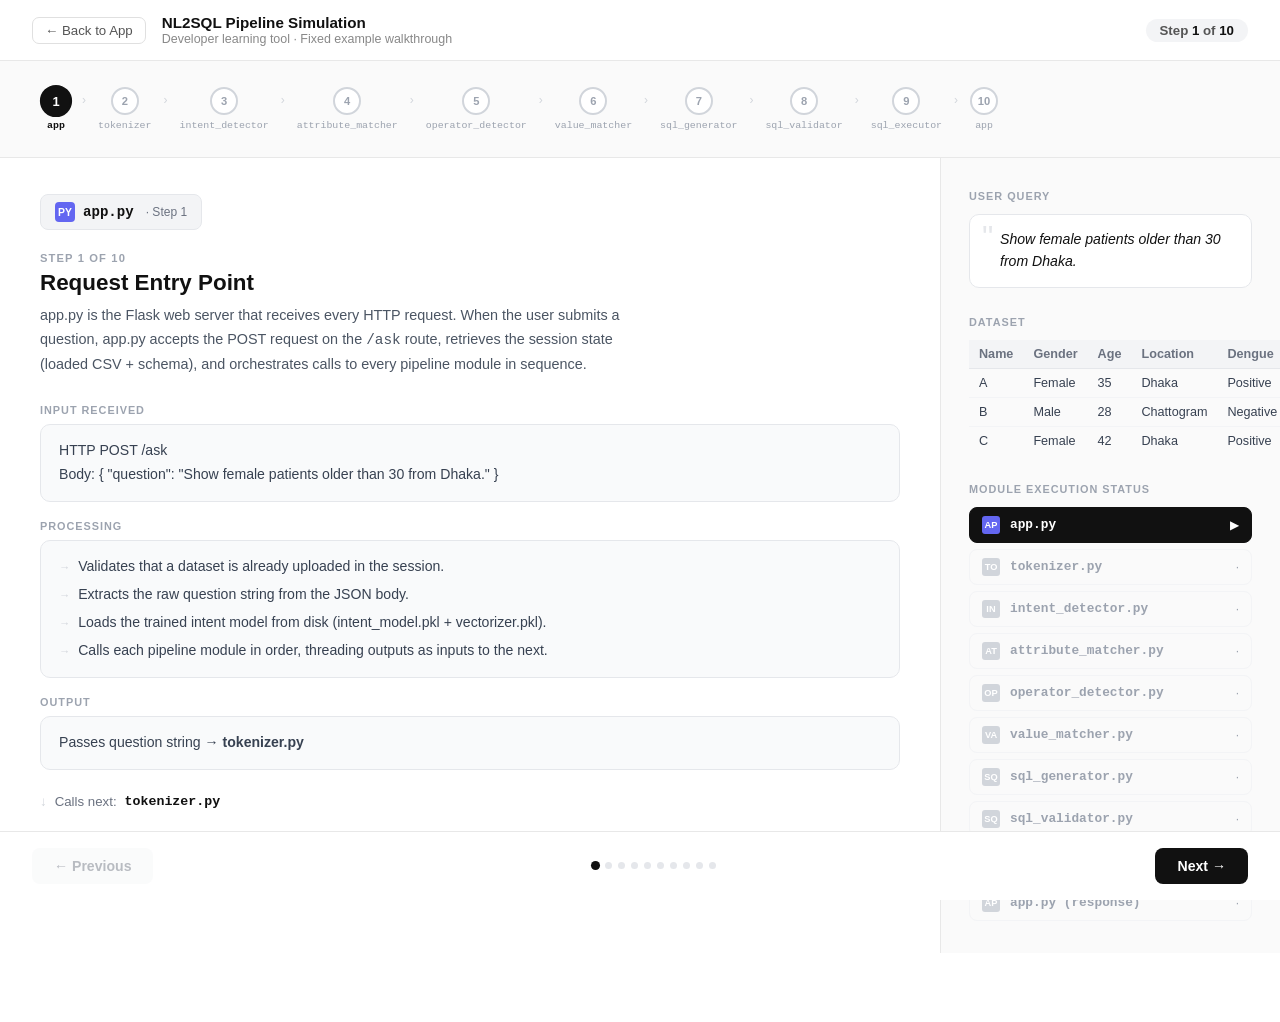
==== simulation.html @ 5c577f60 "Initial commit" ====
<!DOCTYPE html>
<html lang="en">
<head>
  <meta charset="UTF-8" />
  <meta name="viewport" content="width=device-width, initial-scale=1.0" />
  <title>NL2SQL Pipeline — Step-by-Step Simulation</title>
  <style>
    *, *::before, *::after { box-sizing: border-box; margin: 0; padding: 0; }

    body {
      font-family: -apple-system, BlinkMacSystemFont, "Segoe UI", Roboto, sans-serif;
      background: #fff;
      color: #1a1a1a;
      min-height: 100vh;
    }

    /* ─── Top bar ─── */
    .topbar {
      display: flex;
      align-items: center;
      justify-content: space-between;
      padding: 14px 32px;
      border-bottom: 1px solid #e8e8e8;
      background: #fff;
      position: sticky;
      top: 0;
      z-index: 50;
    }
    .topbar-left { display: flex; align-items: center; gap: 16px; }
    .back-btn {
      display: inline-flex; align-items: center; gap: 6px;
      font-size: 0.83rem; font-weight: 500; color: #555;
      text-decoration: none;
      border: 1px solid #e0e0e0; border-radius: 7px;
      padding: 5px 12px;
      transition: background 0.15s, color 0.15s;
    }
    .back-btn:hover { background: #f5f5f5; color: #111; }
    .page-title { font-size: 0.95rem; font-weight: 700; color: #111; }
    .page-sub   { font-size: 0.78rem; color: #888; margin-top: 1px; }
    .step-counter {
      font-size: 0.83rem; font-weight: 600;
      color: #555; background: #f3f4f6;
      border-radius: 20px; padding: 4px 14px;
    }
    .step-counter span { color: #111; }

    /* ─── Pipeline map ─── */
    .pipeline-map {
      display: flex;
      align-items: center;
      gap: 0;
      padding: 20px 32px;
      overflow-x: auto;
      border-bottom: 1px solid #e8e8e8;
      background: #fafafa;
      scrollbar-width: thin;
    }
    .map-node {
      display: flex;
      flex-direction: column;
      align-items: center;
      gap: 5px;
      flex-shrink: 0;
      cursor: pointer;
      padding: 6px 10px;
      border-radius: 8px;
      transition: background 0.15s;
    }
    .map-node:hover { background: #efefef; }
    .map-dot {
      width: 28px; height: 28px;
      border-radius: 50%;
      border: 2px solid #d1d5db;
      background: #fff;
      display: flex; align-items: center; justify-content: center;
      font-size: 0.7rem; font-weight: 700;
      color: #9ca3af;
      transition: all 0.25s;
      flex-shrink: 0;
    }
    .map-node.active .map-dot {
      background: #111; border-color: #111;
      color: #fff; transform: scale(1.15);
    }
    .map-node.done .map-dot {
      background: #22c55e; border-color: #22c55e; color: #fff;
    }
    .map-label {
      font-size: 0.62rem; color: #9ca3af;
      font-family: "SFMono-Regular", Consolas, monospace;
      white-space: nowrap;
      transition: color 0.25s;
    }
    .map-node.active .map-label { color: #111; font-weight: 700; }
    .map-node.done  .map-label  { color: #22c55e; }
    .map-arrow {
      color: #d1d5db; font-size: 0.75rem;
      flex-shrink: 0; padding: 0 2px;
      padding-bottom: 18px;
    }
    .map-arrow.done { color: #22c55e; }

    /* ─── Main layout ─── */
    .main {
      display: grid;
      grid-template-columns: 1fr 340px;
      min-height: calc(100vh - 180px);
    }
    @media (max-width: 860px) {
      .main { grid-template-columns: 1fr; }
      .sidebar { border-left: none; border-top: 1px solid #e8e8e8; }
    }

    /* ─── Step content ─── */
    .step-content {
      padding: 36px 40px;
      min-width: 0;
    }
    @media (max-width: 600px) { .step-content { padding: 24px 20px; } }

    /* ─── Step transition ─── */
    .step-panel {
      animation: fadeSlide 0.3s ease both;
    }
    @keyframes fadeSlide {
      from { opacity: 0; transform: translateY(10px); }
      to   { opacity: 1; transform: translateY(0); }
    }

    /* File badge */
    .file-badge {
      display: inline-flex; align-items: center; gap: 8px;
      background: #f3f4f6; border: 1px solid #e5e7eb;
      border-radius: 8px; padding: 7px 14px;
      margin-bottom: 22px;
    }
    .file-icon {
      width: 20px; height: 20px; border-radius: 4px;
      display: flex; align-items: center; justify-content: center;
      font-size: 0.65rem; font-weight: 800; color: #fff;
      flex-shrink: 0;
    }
    .file-name {
      font-family: "SFMono-Regular", Consolas, monospace;
      font-size: 0.88rem; font-weight: 700; color: #111;
    }
    .file-role {
      font-size: 0.75rem; color: #6b7280; margin-left: 4px;
    }

    /* Step heading */
    .step-num {
      font-size: 0.7rem; font-weight: 700; letter-spacing: 0.1em;
      text-transform: uppercase; color: #9ca3af; margin-bottom: 6px;
    }
    .step-heading {
      font-size: 1.4rem; font-weight: 800; color: #111; margin-bottom: 8px;
    }
    .step-why {
      font-size: 0.9rem; color: #4b5563; line-height: 1.65;
      margin-bottom: 28px; max-width: 600px;
    }

    /* Info sections */
    .info-grid { display: flex; flex-direction: column; gap: 18px; }
    .info-block {}
    .info-label {
      font-size: 0.68rem; font-weight: 700; letter-spacing: 0.09em;
      text-transform: uppercase; color: #9ca3af; margin-bottom: 8px;
    }
    .info-box {
      background: #f9fafb; border: 1px solid #e5e7eb;
      border-radius: 10px; padding: 14px 18px;
      font-size: 0.88rem; color: #374151; line-height: 1.7;
    }
    .info-box.code {
      background: #1e1e2e; border-color: #2d2d3d;
      font-family: "SFMono-Regular", Consolas, monospace;
      color: #cdd6f4;
    }
    .info-box ul { list-style: none; display: flex; flex-direction: column; gap: 4px; }
    .info-box li { display: flex; align-items: baseline; gap: 8px; }
    .info-box li .bullet { color: #d1d5db; font-size: 0.7rem; flex-shrink: 0; }

    /* Token pills */
    .tokens { display: flex; flex-wrap: wrap; gap: 8px; }
    .token {
      display: inline-flex; align-items: center; gap: 5px;
      background: #fff; border: 1px solid #d1d5db;
      border-radius: 20px; padding: 4px 12px;
      font-size: 0.82rem; font-weight: 500; color: #374151;
    }
    .token.op  { border-color: #f97316; color: #f97316; background: #fff7ed; }
    .token.val { border-color: #3b82f6; color: #1d4ed8; background: #eff6ff; }
    .token.cat { border-color: #8b5cf6; color: #6d28d9; background: #f5f3ff; }
    .token.kw  { border-color: #22c55e; color: #15803d; background: #f0fdf4; }

    /* Mapping table */
    .map-table { width: 100%; border-collapse: collapse; }
    .map-table th {
      text-align: left; font-size: 0.76rem; font-weight: 700;
      color: #6b7280; text-transform: uppercase; letter-spacing: 0.06em;
      padding: 0 12px 10px 0; border-bottom: 1px solid #e5e7eb;
    }
    .map-table td {
      padding: 9px 12px 9px 0;
      font-size: 0.85rem; color: #374151;
      border-bottom: 1px solid #f3f4f6;
      vertical-align: middle;
    }
    .map-table tr:last-child td { border-bottom: none; }
    .map-table code {
      background: #f3f4f6; border: 1px solid #e5e7eb;
      border-radius: 4px; padding: 2px 7px;
      font-family: "SFMono-Regular", Consolas, monospace;
      font-size: 0.82rem; color: #111;
    }
    .arrow-cell { color: #9ca3af; font-size: 0.8rem; }

    /* SQL output */
    .sql-block {
      background: #1e1e2e; border-radius: 10px;
      padding: 20px 22px;
      font-family: "SFMono-Regular", Consolas, monospace;
      font-size: 0.88rem; line-height: 1.8; color: #cdd6f4;
    }
    .sql-block .kw  { color: #89b4fa; font-weight: 600; }
    .sql-block .tbl { color: #a6e3a1; }
    .sql-block .col { color: #f9e2af; }
    .sql-block .str { color: #f38ba8; }
    .sql-block .num { color: #fab387; }
    .sql-block .cmt { color: #6c7086; font-style: italic; }

    /* Result table */
    .result-table { width: 100%; border-collapse: collapse; font-size: 0.86rem; }
    .result-table th {
      background: #f9fafb; text-align: left;
      padding: 10px 14px; font-weight: 700; color: #374151;
      border-bottom: 2px solid #e5e7eb; white-space: nowrap;
    }
    .result-table td {
      padding: 10px 14px; color: #374151;
      border-bottom: 1px solid #f3f4f6;
    }
    .result-table tr:last-child td { border-bottom: none; }
    .result-table tr:hover td { background: #f9fafb; }
    .badge-positive {
      display: inline-block; font-size: 0.74rem; font-weight: 600;
      color: #dc2626; background: #fef2f2; border: 1px solid #fecaca;
      border-radius: 4px; padding: 2px 8px;
    }
    .badge-negative {
      display: inline-block; font-size: 0.74rem; font-weight: 600;
      color: #16a34a; background: #f0fdf4; border: 1px solid #bbf7d0;
      border-radius: 4px; padding: 2px 8px;
    }

    /* Next file indicator */
    .next-file {
      display: inline-flex; align-items: center; gap: 8px;
      margin-top: 24px; font-size: 0.83rem; color: #6b7280;
    }
    .next-file strong { color: #111; font-family: monospace; }
    .next-file .arrow { color: #d1d5db; }

    /* Validation checks */
    .check-list { display: flex; flex-direction: column; gap: 10px; }
    .check-item {
      display: flex; align-items: center; gap: 12px;
      padding: 11px 16px;
      border-radius: 8px; border: 1px solid #e5e7eb;
      font-size: 0.86rem; color: #374151;
    }
    .check-icon {
      width: 22px; height: 22px; border-radius: 50%;
      display: flex; align-items: center; justify-content: center;
      font-size: 0.75rem; font-weight: 800; flex-shrink: 0;
    }
    .check-icon.pass { background: #dcfce7; color: #16a34a; }
    .check-icon.fail { background: #fee2e2; color: #dc2626; }

    /* ─── Sidebar ─── */
    .sidebar {
      border-left: 1px solid #e8e8e8;
      padding: 32px 28px;
      background: #fafafa;
      display: flex;
      flex-direction: column;
      gap: 28px;
    }
    .sidebar-section {}
    .sidebar-title {
      font-size: 0.68rem; font-weight: 700; letter-spacing: 0.09em;
      text-transform: uppercase; color: #9ca3af; margin-bottom: 12px;
    }

    /* Dataset table */
    .ds-table { width: 100%; border-collapse: collapse; font-size: 0.79rem; }
    .ds-table th {
      background: #f3f4f6; text-align: left;
      padding: 7px 10px; font-weight: 700; color: #6b7280;
      border-bottom: 1px solid #e5e7eb; white-space: nowrap;
    }
    .ds-table td {
      padding: 7px 10px; color: #374151;
      border-bottom: 1px solid #f3f4f6;
    }
    .ds-table tr:last-child td { border-bottom: none; }
    .ds-table tr.hl td { background: #fefce8; }

    /* Query box */
    .query-box {
      background: #fff; border: 1px solid #e5e7eb;
      border-radius: 10px; padding: 14px 16px;
      font-size: 0.88rem; color: #111;
      font-style: italic; line-height: 1.55;
      position: relative;
    }
    .query-box::before {
      content: '"';
      font-size: 2rem; color: #e5e7eb;
      position: absolute; top: 6px; left: 12px;
      font-style: normal; line-height: 1;
    }
    .query-box p { padding-left: 14px; }

    /* File list */
    .file-list { display: flex; flex-direction: column; gap: 6px; }
    .file-row {
      display: flex; align-items: center; gap: 10px;
      padding: 8px 12px; border-radius: 8px;
      border: 1px solid transparent;
      font-size: 0.8rem;
      transition: all 0.2s;
    }
    .file-row.active {
      background: #111; border-color: #111; color: #fff;
    }
    .file-row.done {
      background: #f0fdf4; border-color: #bbf7d0; color: #15803d;
    }
    .file-row.idle { color: #9ca3af; border-color: #f3f4f6; }
    .file-row .f-icon {
      width: 18px; height: 18px; border-radius: 3px;
      display: flex; align-items: center; justify-content: center;
      font-size: 0.58rem; font-weight: 800; color: #fff; flex-shrink: 0;
    }
    .file-row .f-name { font-family: monospace; font-weight: 600; flex: 1; }
    .file-row .f-check { font-size: 0.75rem; }

    /* ─── Navigation ─── */
    .nav-bar {
      position: sticky; bottom: 0;
      background: #fff; border-top: 1px solid #e8e8e8;
      padding: 16px 32px;
      display: flex; align-items: center; justify-content: space-between;
      z-index: 50;
    }
    .nav-btn {
      display: inline-flex; align-items: center; gap: 8px;
      padding: 10px 22px; border-radius: 8px;
      font-size: 0.88rem; font-weight: 600;
      cursor: pointer; border: none; transition: all 0.15s;
    }
    .nav-btn.prev {
      background: #f3f4f6; color: #374151;
    }
    .nav-btn.prev:hover:not(:disabled) { background: #e5e7eb; }
    .nav-btn.next {
      background: #111; color: #fff;
    }
    .nav-btn.next:hover:not(:disabled) { background: #333; }
    .nav-btn:disabled { opacity: 0.35; cursor: not-allowed; }
    .nav-progress {
      display: flex; gap: 6px; align-items: center;
    }
    .nav-dot {
      width: 7px; height: 7px; border-radius: 50%;
      background: #e5e7eb; transition: all 0.25s;
    }
    .nav-dot.active { background: #111; transform: scale(1.3); }
    .nav-dot.done   { background: #22c55e; }

    /* ─── Responsive ─── */
    @media (max-width: 600px) {
      .topbar { padding: 12px 16px; }
      .pipeline-map { padding: 14px 16px; }
      .nav-bar { padding: 12px 16px; }
      .step-heading { font-size: 1.15rem; }
    }
  </style>
</head>
<body>

<!-- Top bar -->
<header class="topbar">
  <div class="topbar-left">
    <a class="back-btn" href="/">← Back to App</a>
    <div>
      <div class="page-title">NL2SQL Pipeline Simulation</div>
      <div class="page-sub">Developer learning tool · Fixed example walkthrough</div>
    </div>
  </div>
  <div class="step-counter">Step <span id="counter-cur">1</span> of <span id="counter-tot">10</span></div>
</header>

<!-- Pipeline map -->
<nav class="pipeline-map" id="pipeline-map" aria-label="Pipeline steps"></nav>

<!-- Main body -->
<div class="main">

  <!-- Step content -->
  <section class="step-content">
    <div id="step-panel"></div>
  </section>

  <!-- Sidebar -->
  <aside class="sidebar">

    <div class="sidebar-section">
      <div class="sidebar-title">User Query</div>
      <div class="query-box">
        <p>Show female patients older than 30 from Dhaka.</p>
      </div>
    </div>

    <div class="sidebar-section">
      <div class="sidebar-title">Dataset</div>
      <table class="ds-table">
        <thead>
          <tr><th>Name</th><th>Gender</th><th>Age</th><th>Location</th><th>Dengue</th></tr>
        </thead>
        <tbody id="dataset-body">
          <tr><td>A</td><td>Female</td><td>35</td><td>Dhaka</td><td>Positive</td></tr>
          <tr><td>B</td><td>Male</td><td>28</td><td>Chattogram</td><td>Negative</td></tr>
          <tr><td>C</td><td>Female</td><td>42</td><td>Dhaka</td><td>Positive</td></tr>
        </tbody>
      </table>
    </div>

    <div class="sidebar-section">
      <div class="sidebar-title">Module Execution Status</div>
      <div class="file-list" id="file-list"></div>
    </div>

  </aside>
</div>

<!-- Navigation bar -->
<nav class="nav-bar">
  <button class="nav-btn prev" id="prev-btn" onclick="navigate(-1)">← Previous</button>
  <div class="nav-progress" id="nav-dots"></div>
  <button class="nav-btn next" id="next-btn" onclick="navigate(1)">Next →</button>
</nav>

<script>
// ─── Step definitions ────────────────────────────────────────────────────────

const STEPS = [
  {
    file:  "app.py",
    color: "#6366f1",
    icon:  "PY",
    title: "Request Entry Point",
    why:   "app.py is the Flask web server that receives every HTTP request. When the user submits a question, app.py accepts the POST request on the <code>/ask</code> route, retrieves the session state (loaded CSV + schema), and orchestrates calls to every pipeline module in sequence.",
    sections: [
      {
        label: "Input received",
        type:  "box",
        content: `HTTP POST /ask<br>Body: { "question": "Show female patients older than 30 from Dhaka." }`
      },
      {
        label: "Processing",
        type:  "list",
        items: [
          "Validates that a dataset is already uploaded in the session.",
          "Extracts the raw question string from the JSON body.",
          "Loads the trained intent model from disk (intent_model.pkl + vectorizer.pkl).",
          "Calls each pipeline module in order, threading outputs as inputs to the next."
        ]
      },
      {
        label: "Output",
        type:  "box",
        content: `Passes question string → <strong>tokenizer.py</strong>`
      }
    ],
    next: "tokenizer.py"
  },
  {
    file:  "tokenizer.py",
    color: "#f59e0b",
    icon:  "TK",
    title: "Text Cleaning & Tokenization",
    why:   "tokenizer.py normalises the raw question so downstream modules work with clean, comparable tokens. It strips punctuation, lowercases text, and removes common stopwords that add no meaning to the query.",
    sections: [
      {
        label: "Input received",
        type:  "box",
        content: `"Show female patients older than 30 from Dhaka."`
      },
      {
        label: "Processing",
        type:  "list",
        items: [
          "Lowercase the entire string.",
          "Remove punctuation (the trailing period).",
          "Split into individual word tokens.",
          "Remove stopwords defined in knowledge/stopwords.json (show, from, than).",
          "Return both the cleaned token list and the original lowercased string for phrase matching."
        ]
      },
      {
        label: "Output — tokens",
        type:  "tokens",
        items: [
          { text: "female",   cls: "cat" },
          { text: "patients", cls: "" },
          { text: "older",    cls: "op" },
          { text: "than",     cls: "op" },
          { text: "30",       cls: "val" },
          { text: "dhaka",    cls: "cat" }
        ]
      }
    ],
    next: "intent_detector.py"
  },
  {
    file:  "intent_detector.py",
    color: "#3b82f6",
    icon:  "ML",
    title: "Query Intent Classification",
    why:   "intent_detector.py determines what kind of SQL query the user wants. It uses a TF-IDF vectorizer and a Multinomial Naive Bayes classifier trained on 100,000 labelled examples. Without knowing the intent, the SQL generator cannot know whether to write SELECT *, COUNT(*), AVG(), etc.",
    sections: [
      {
        label: "Input received",
        type:  "box",
        content: `"show female patients older than 30 from dhaka"`
      },
      {
        label: "Processing",
        type:  "list",
        items: [
          "Load pre-trained TF-IDF vectorizer (vectorizer.pkl).",
          "Transform the cleaned question into a numeric TF-IDF feature vector.",
          "Feed vector into the Naive Bayes model (intent_model.pkl).",
          "Rule-based override: question contains 'show' without a count phrase → confirm SELECT.",
          "Return the predicted intent class."
        ]
      },
      {
        label: "Output",
        type:  "tokens",
        items: [
          { text: "Intent = SELECT", cls: "kw" }
        ]
      }
    ],
    next: "attribute_matcher.py"
  },
  {
    file:  "attribute_matcher.py",
    color: "#8b5cf6",
    icon:  "AM",
    title: "Entity & Column Extraction",
    why:   "attribute_matcher.py identifies which columns the user is referring to. Users rarely type the exact column name — they say 'age' when the column is 'Age', or 'location' when it's 'Location'. This module resolves that gap using fuzzy string matching and a synonym dictionary.",
    sections: [
      {
        label: "Input received",
        type:  "box",
        content: `Tokens: [female, patients, older, 30, dhaka]<br>Schema columns: [Name, Gender, Age, Location, Dengue]`
      },
      {
        label: "Processing",
        type:  "list",
        items: [
          "Normalise each column name (lowercase, remove underscores, remove brackets).",
          "Expand synonyms via knowledge/synonyms.json: 'location' → 'Location', 'older' → 'Age'.",
          "Slide a window of n tokens across the question and compare each window to each column name using RapidFuzz token_sort_ratio.",
          "Scan schema sample values — 'Female' matches Gender column, 'Dhaka' matches Location column.",
          "Assign each matched entity to its best-fit column."
        ]
      },
      {
        label: "Output — entity → column mapping",
        type:  "mapping",
        rows: [
          { from: "female",    arrow: "→", to: "Gender", note: "categorical sample match" },
          { from: "older than 30", arrow: "→", to: "Age",    note: "synonym + numeric" },
          { from: "dhaka",    arrow: "→", to: "Location", note: "categorical sample match" }
        ]
      }
    ],
    next: "operator_detector.py"
  },
  {
    file:  "operator_detector.py",
    color: "#f97316",
    icon:  "OP",
    title: "SQL Operator Detection",
    why:   "operator_detector.py converts natural language comparison phrases into SQL operator symbols. The question says 'older than 30' — that phrase must become the SQL operator <code>&gt;</code>. Without this step, the SQL generator would not know the comparison direction.",
    sections: [
      {
        label: "Input received",
        type:  "box",
        content: `"show female patients older than 30 from dhaka"`
      },
      {
        label: "Processing",
        type:  "list",
        items: [
          "Load phrase dictionary from knowledge/operators.json.",
          "Sort all phrases by descending length (greedy longest-match).",
          "Scan the question for each phrase using word-boundary matching.",
          "Record matched phrase, SQL operator symbol, and character position.",
          "Prevent overlapping matches using a used-positions set."
        ]
      },
      {
        label: "Output",
        type:  "mapping",
        rows: [
          { from: '"older than"', arrow: "→", to: ">", note: "SQL comparison operator" },
          { from: '"female"',     arrow: "→", to: "=", note: "equality (categorical)" },
          { from: '"dhaka"',      arrow: "→", to: "=", note: "equality (categorical)" }
        ]
      }
    ],
    next: "value_matcher.py"
  },
  {
    file:  "value_matcher.py",
    color: "#06b6d4",
    icon:  "VM",
    title: "Value Extraction",
    why:   "value_matcher.py extracts the actual filter values — the concrete numbers and category strings the WHERE clause will compare against. Operators and columns are now known; this module finds what to put on the right-hand side of each condition.",
    sections: [
      {
        label: "Input received",
        type:  "box",
        content: `Question: "show female patients older than 30 from dhaka"<br>Schema sample values: Gender=[Male, Female], Age=[35, 28, 42], Location=[Dhaka, Chattogram]`
      },
      {
        label: "Processing",
        type:  "list",
        items: [
          "Numeric extraction: regex \\b\\d+(?:\\.\\d+)?\\b → finds '30' at position 34.",
          "Categorical extraction: iterate schema sample values, test each against the question using word-boundary regex.",
          "'Female' matches question → value for Gender column.",
          "'Dhaka' matches question → value for Location column.",
          "Pair each value with the nearest column and operator by character proximity."
        ]
      },
      {
        label: "Output — filter conditions",
        type:  "mapping",
        rows: [
          { from: "Gender",   arrow: "=",  to: "'Female'", note: "categorical" },
          { from: "Age",      arrow: ">",  to: "30",       note: "numeric" },
          { from: "Location", arrow: "=",  to: "'Dhaka'",  note: "categorical" }
        ]
      }
    ],
    next: "sql_generator.py"
  },
  {
    file:  "sql_generator.py",
    color: "#22c55e",
    icon:  "GN",
    title: "SQL Query Generation",
    why:   "sql_generator.py assembles the final SQL string from the structured query dictionary built by all previous modules. All column and table identifiers are double-quoted to safely handle names that contain spaces, hyphens, or SQL reserved words.",
    sections: [
      {
        label: "Input received — internal query dict",
        type:  "code",
        content: `{
  "intent":   "SELECT",
  "filters":  [
    { "column": "Gender",   "op": "=", "value": "'Female'" },
    { "column": "Age",      "op": ">", "value": 30 },
    { "column": "Location", "op": "=", "value": "'Dhaka'" }
  ],
  "group_by": null,
  "order_by": null,
  "limit":    null
}`
      },
      {
        label: "Processing",
        type:  "list",
        items: [
          "Intent = SELECT → SELECT * clause.",
          "Wrap table name and column names in double quotes.",
          "Build WHERE clause: join all filters with AND.",
          "No GROUP BY / ORDER BY / LIMIT in this query.",
          "Return complete SQL string."
        ]
      },
      {
        label: "Output — generated SQL",
        type:  "sql",
        sql:   `<span class="kw">SELECT</span> *
<span class="kw">FROM</span>   <span class="tbl">"patients"</span>
<span class="kw">WHERE</span>  <span class="col">"Gender"</span>   = <span class="str">'Female'</span>
  <span class="kw">AND</span>  <span class="col">"Age"</span>      > <span class="num">30</span>
  <span class="kw">AND</span>  <span class="col">"Location"</span> = <span class="str">'Dhaka'</span>;`
      }
    ],
    next: "sql_validator.py"
  },
  {
    file:  "sql_validator.py",
    color: "#ef4444",
    icon:  "VL",
    title: "SQL Safety Validation",
    why:   "sql_validator.py is a security and correctness gate. Before any SQL reaches the database engine, the validator confirms it is a safe read-only query, contains no injection attempts, and only references columns that actually exist in the uploaded dataset.",
    sections: [
      {
        label: "Input received",
        type:  "box",
        content: `SELECT * FROM "patients" WHERE "Gender" = 'Female' AND "Age" > 30 AND "Location" = 'Dhaka'`
      },
      {
        label: "Validation checks",
        type:  "checks",
        items: [
          { label: "Query starts with SELECT (read-only)", pass: true },
          { label: "No dangerous keywords: DROP, DELETE, UPDATE, INSERT, ALTER, TRUNCATE", pass: true },
          { label: "No extra semicolons (multi-statement injection)", pass: true },
          { label: "All WHERE columns exist in schema: Gender ✓  Age ✓  Location ✓", pass: true }
        ]
      },
      {
        label: "Output",
        type:  "tokens",
        items: [
          { text: "✓  VALID — safe to execute", cls: "kw" }
        ]
      }
    ],
    next: "sql_executor.py"
  },
  {
    file:  "sql_executor.py",
    color: "#64748b",
    icon:  "EX",
    title: "SQL Execution",
    why:   "sql_executor.py sends the validated SQL to the database engine and returns the result as (column_names, rows). In development the engine is SQLite; in production it is PostgreSQL (Neon). The dataset was loaded into this engine when the CSV was uploaded.",
    sections: [
      {
        label: "Input received",
        type:  "box",
        content: `SELECT * FROM "patients" WHERE "Gender" = 'Female' AND "Age" > 30 AND "Location" = 'Dhaka'`
      },
      {
        label: "Processing",
        type:  "list",
        items: [
          "Connect to SQLite (dev) or PostgreSQL via DATABASE_URL (prod).",
          "Execute the SQL string using a parameterised connection.",
          "Fetch all result rows via cursor.fetchall().",
          "Extract column names from cursor.description.",
          "Return (column_names, rows) tuple to app.py."
        ]
      },
      {
        label: "Output — raw result",
        type:  "code",
        content: `columns = ["Name", "Gender", "Age", "Location", "Dengue"]
rows    = [
  ("A", "Female", 35, "Dhaka", "Positive"),
  ("C", "Female", 42, "Dhaka", "Positive")
]`
      }
    ],
    next: "app.py (response)"
  },
  {
    file:  "app.py",
    color: "#6366f1",
    icon:  "PY",
    title: "Final Result Returned",
    why:   "app.py receives the (columns, rows) tuple from sql_executor.py, serialises it as JSON, and sends the HTTP response back to the browser. The frontend JavaScript then renders the results table and the generated SQL.",
    sections: [
      {
        label: "JSON response sent to browser",
        type:  "code",
        content: `{
  "sql":     "SELECT * FROM \\"patients\\" WHERE ...",
  "intent":  "SELECT",
  "columns": ["Name", "Gender", "Age", "Location", "Dengue"],
  "rows":    [
    ["A", "Female", 35, "Dhaka", "Positive"],
    ["C", "Female", 42, "Dhaka", "Positive"]
  ],
  "count": 2
}`
      },
      {
        label: "Matching records — displayed in UI",
        type:  "result-table"
      }
    ],
    next: null
  }
];

// ─── Module list (sidebar) ────────────────────────────────────────────────────

const MODULES = [
  { name: "app.py",              color: "#6366f1", stepIdx: 0 },
  { name: "tokenizer.py",        color: "#f59e0b", stepIdx: 1 },
  { name: "intent_detector.py",  color: "#3b82f6", stepIdx: 2 },
  { name: "attribute_matcher.py",color: "#8b5cf6", stepIdx: 3 },
  { name: "operator_detector.py",color: "#f97316", stepIdx: 4 },
  { name: "value_matcher.py",    color: "#06b6d4", stepIdx: 5 },
  { name: "sql_generator.py",    color: "#22c55e", stepIdx: 6 },
  { name: "sql_validator.py",    color: "#ef4444", stepIdx: 7 },
  { name: "sql_executor.py",     color: "#64748b", stepIdx: 8 },
  { name: "app.py (response)",   color: "#6366f1", stepIdx: 9 },
];

// ─── State ────────────────────────────────────────────────────────────────────

let current = 0;

// ─── Render helpers ───────────────────────────────────────────────────────────

function escHtml(s) {
  return String(s)
    .replace(/&/g, "&amp;").replace(/</g, "&lt;")
    .replace(/>/g, "&gt;").replace(/"/g, "&quot;");
}

function renderSection(sec) {
  let html = `<div class="info-block"><div class="info-label">${sec.label}</div>`;

  if (sec.type === "box") {
    html += `<div class="info-box">${sec.content}</div>`;
  } else if (sec.type === "code") {
    html += `<div class="info-box code">${escHtml(sec.content)}</div>`;
  } else if (sec.type === "list") {
    html += `<div class="info-box"><ul>`;
    sec.items.forEach(item => {
      html += `<li><span class="bullet">→</span><span>${item}</span></li>`;
    });
    html += `</ul></div>`;
  } else if (sec.type === "tokens") {
    html += `<div class="info-box" style="background:none;border:none;padding:0;">`;
    html += `<div class="tokens">`;
    sec.items.forEach(t => {
      html += `<span class="token ${t.cls}">${t.text}</span>`;
    });
    html += `</div></div>`;
  } else if (sec.type === "mapping") {
    html += `<div class="info-box" style="padding:0;overflow:hidden;">`;
    html += `<table class="map-table" style="padding:12px 18px;display:block;">`;
    html += `<thead><tr><th>Entity / Column</th><th></th><th>Maps to</th><th>Reason</th></tr></thead><tbody>`;
    sec.rows.forEach(r => {
      html += `<tr>
        <td><code>${r.from}</code></td>
        <td class="arrow-cell">${r.arrow}</td>
        <td><code>${r.to}</code></td>
        <td style="color:#6b7280;font-size:0.8rem">${r.note}</td>
      </tr>`;
    });
    html += `</tbody></table></div>`;
  } else if (sec.type === "sql") {
    html += `<div class="sql-block">${sec.sql}</div>`;
  } else if (sec.type === "checks") {
    html += `<div class="check-list">`;
    sec.items.forEach(c => {
      html += `<div class="check-item">
        <div class="check-icon ${c.pass ? 'pass' : 'fail'}">${c.pass ? '✓' : '✗'}</div>
        <span>${c.label}</span>
      </div>`;
    });
    html += `</div>`;
  } else if (sec.type === "result-table") {
    html += `<div style="border:1px solid #e5e7eb;border-radius:10px;overflow:hidden;">`;
    html += `<table class="result-table">
      <thead><tr><th>Name</th><th>Gender</th><th>Age</th><th>Location</th><th>Dengue</th></tr></thead>
      <tbody>
        <tr>
          <td>A</td><td>Female</td><td>35</td><td>Dhaka</td>
          <td><span class="badge-positive">Positive</span></td>
        </tr>
        <tr>
          <td>C</td><td>Female</td><td>42</td><td>Dhaka</td>
          <td><span class="badge-positive">Positive</span></td>
        </tr>
      </tbody>
    </table></div>
    <div style="margin-top:12px;font-size:0.82rem;color:#6b7280;">
      2 rows matched out of 3 total. Row B (Male, age 28, Chattogram) did not satisfy any filter.
    </div>`;
  }

  html += `</div>`;
  return html;
}

// ─── Render step ──────────────────────────────────────────────────────────────

function renderStep(idx) {
  const s = STEPS[idx];

  let html = `<div class="step-panel">`;

  // File badge
  html += `<div class="file-badge">
    <div class="file-icon" style="background:${s.color}">${s.icon}</div>
    <span class="file-name">${s.file}</span>
    <span class="file-role">· Step ${idx + 1}</span>
  </div>`;

  // Heading
  html += `<div class="step-num">Step ${idx + 1} of ${STEPS.length}</div>`;
  html += `<div class="step-heading">${s.title}</div>`;
  html += `<div class="step-why">${s.why}</div>`;

  // Sections
  html += `<div class="info-grid">`;
  s.sections.forEach(sec => { html += renderSection(sec); });
  html += `</div>`;

  // Next file
  if (s.next) {
    html += `<div class="next-file">
      <span class="arrow">↓</span>
      <span>Calls next:</span>
      <strong>${s.next}</strong>
    </div>`;
  } else {
    html += `<div class="next-file" style="color:#22c55e;">
      <span>✓</span>
      <span>Pipeline complete — result delivered to browser.</span>
    </div>`;
  }

  html += `</div>`;
  document.getElementById("step-panel").innerHTML = html;
}

// ─── Render pipeline map ──────────────────────────────────────────────────────

function renderPipelineMap() {
  const map = document.getElementById("pipeline-map");
  let html = "";
  STEPS.forEach((s, i) => {
    const cls = i < current ? "done" : i === current ? "active" : "";
    html += `<div class="map-node ${cls}" onclick="goTo(${i})" title="${s.file}">
      <div class="map-dot">${i + 1}</div>
      <div class="map-label">${s.file.replace(".py","")}</div>
    </div>`;
    if (i < STEPS.length - 1) {
      html += `<div class="map-arrow ${i < current ? 'done' : ''}">›</div>`;
    }
  });
  map.innerHTML = html;

  // Scroll active node into view
  const activeNode = map.querySelectorAll(".map-node")[current];
  if (activeNode) activeNode.scrollIntoView({ inline: "center", behavior: "smooth", block: "nearest" });
}

// ─── Render nav dots ──────────────────────────────────────────────────────────

function renderNavDots() {
  const dots = document.getElementById("nav-dots");
  let html = "";
  STEPS.forEach((_, i) => {
    const cls = i < current ? "done" : i === current ? "active" : "";
    html += `<div class="nav-dot ${cls}" onclick="goTo(${i})"></div>`;
  });
  dots.innerHTML = html;
}

// ─── Render file list (sidebar) ───────────────────────────────────────────────

function renderFileList() {
  const el = document.getElementById("file-list");
  let html = "";
  MODULES.forEach((m, i) => {
    const isDone   = m.stepIdx < current;
    const isActive = m.stepIdx === current;
    const cls = isActive ? "active" : isDone ? "done" : "idle";
    const check = isActive ? "▶" : isDone ? "✓" : "·";
    html += `<div class="file-row ${cls}" onclick="goTo(${m.stepIdx})">
      <div class="f-icon" style="background:${isActive || isDone ? m.color : '#d1d5db'}">${m.name.slice(0,2).toUpperCase()}</div>
      <span class="f-name">${m.name}</span>
      <span class="f-check">${check}</span>
    </div>`;
  });
  el.innerHTML = html;
}

// ─── Render dataset highlight ─────────────────────────────────────────────────

function renderDataset() {
  const rows = document.querySelectorAll("#dataset-body tr");
  rows.forEach(r => r.classList.remove("hl"));
  if (current === 9) {
    // Highlight matching rows A and C
    rows[0].classList.add("hl");
    rows[2].classList.add("hl");
  }
}

// ─── Counter ──────────────────────────────────────────────────────────────────

function renderCounter() {
  document.getElementById("counter-cur").textContent = current + 1;
  document.getElementById("counter-tot").textContent = STEPS.length;
}

// ─── Navigation ───────────────────────────────────────────────────────────────

function update() {
  renderStep(current);
  renderPipelineMap();
  renderNavDots();
  renderFileList();
  renderDataset();
  renderCounter();
  document.getElementById("prev-btn").disabled = current === 0;
  document.getElementById("next-btn").disabled = current === STEPS.length - 1;
  document.getElementById("next-btn").textContent = current === STEPS.length - 1 ? "Done ✓" : "Next →";
}

function navigate(dir) {
  const next = current + dir;
  if (next < 0 || next >= STEPS.length) return;
  current = next;
  update();
  window.scrollTo({ top: 0, behavior: "smooth" });
}

function goTo(idx) {
  current = idx;
  update();
  window.scrollTo({ top: 0, behavior: "smooth" });
}

// ─── Keyboard navigation ──────────────────────────────────────────────────────

document.addEventListener("keydown", e => {
  if (e.key === "ArrowRight" || e.key === "ArrowDown") navigate(1);
  if (e.key === "ArrowLeft"  || e.key === "ArrowUp")   navigate(-1);
});

// ─── Init ─────────────────────────────────────────────────────────────────────

update();
</script>
</body>
</html>
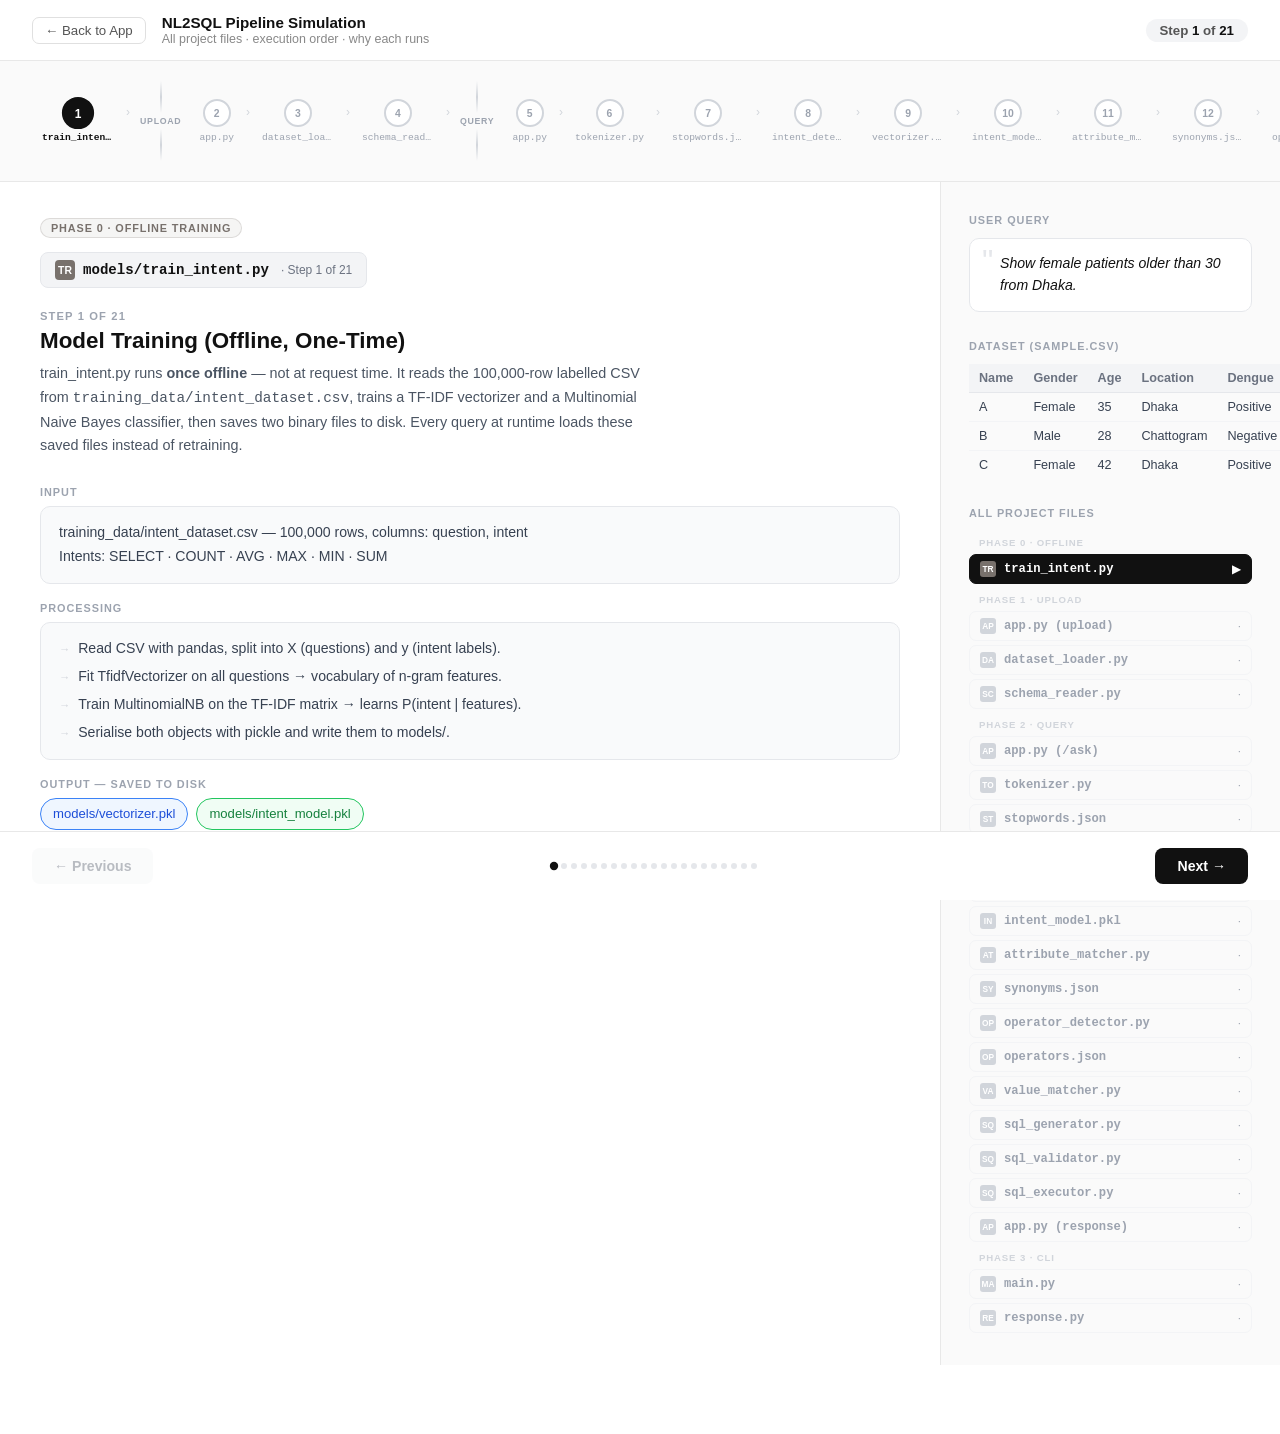
==== commit 8a6b00c9: "Improve SQL generation and update UI" ====
--- a/simulation.html
+++ b/simulation.html
@@ -74,7 +74,7 @@
       border: 2px solid #d1d5db;
       background: #fff;
       display: flex; align-items: center; justify-content: center;
-      font-size: 0.7rem; font-weight: 700;
+      font-size: 0.65rem; font-weight: 700;
       color: #9ca3af;
       transition: all 0.25s;
       flex-shrink: 0;
@@ -87,10 +87,12 @@
       background: #22c55e; border-color: #22c55e; color: #fff;
     }
     .map-label {
-      font-size: 0.62rem; color: #9ca3af;
+      font-size: 0.6rem; color: #9ca3af;
       font-family: "SFMono-Regular", Consolas, monospace;
       white-space: nowrap;
       transition: color 0.25s;
+      max-width: 72px;
+      overflow: hidden; text-overflow: ellipsis;
     }
     .map-node.active .map-label { color: #111; font-weight: 700; }
     .map-node.done  .map-label  { color: #22c55e; }
@@ -101,11 +103,26 @@
     }
     .map-arrow.done { color: #22c55e; }
 
+    /* Phase divider in pipeline map */
+    .map-phase {
+      display: flex; flex-direction: column; align-items: center;
+      gap: 3px; flex-shrink: 0; padding: 0 8px;
+    }
+    .map-phase-line {
+      width: 2px; height: 32px;
+      background: linear-gradient(to bottom, transparent, #d1d5db, transparent);
+    }
+    .map-phase-label {
+      font-size: 0.55rem; font-weight: 700; letter-spacing: 0.08em;
+      text-transform: uppercase; color: #9ca3af;
+      white-space: nowrap;
+    }
+
     /* ─── Main layout ─── */
     .main {
       display: grid;
       grid-template-columns: 1fr 340px;
-      min-height: calc(100vh - 180px);
+      min-height: calc(100vh - 200px);
     }
     @media (max-width: 860px) {
       .main { grid-template-columns: 1fr; }
@@ -126,6 +143,14 @@
     @keyframes fadeSlide {
       from { opacity: 0; transform: translateY(10px); }
       to   { opacity: 1; transform: translateY(0); }
+    }
+
+    /* Phase tag */
+    .phase-tag {
+      display: inline-flex; align-items: center; gap: 6px;
+      font-size: 0.68rem; font-weight: 700; letter-spacing: 0.08em;
+      text-transform: uppercase; padding: 3px 10px;
+      border-radius: 20px; margin-bottom: 14px;
     }
 
     /* File badge */
@@ -177,7 +202,7 @@
     .info-box.code {
       background: #1e1e2e; border-color: #2d2d3d;
       font-family: "SFMono-Regular", Consolas, monospace;
-      color: #cdd6f4;
+      color: #cdd6f4; white-space: pre;
     }
     .info-box ul { list-style: none; display: flex; flex-direction: column; gap: 4px; }
     .info-box li { display: flex; align-items: baseline; gap: 8px; }
@@ -255,6 +280,18 @@
       color: #16a34a; background: #f0fdf4; border: 1px solid #bbf7d0;
       border-radius: 4px; padding: 2px 8px;
     }
+
+    /* JSON preview box */
+    .json-box {
+      background: #1e1e2e; border-radius: 10px; padding: 16px 20px;
+      font-family: "SFMono-Regular", Consolas, monospace;
+      font-size: 0.82rem; line-height: 1.7; color: #cdd6f4;
+      white-space: pre;
+    }
+    .json-box .jk { color: #89b4fa; }
+    .json-box .jv { color: #a6e3a1; }
+    .json-box .js { color: #f38ba8; }
+    .json-box .jn { color: #fab387; }
 
     /* Next file indicator */
     .next-file {
@@ -326,12 +363,12 @@
     .query-box p { padding-left: 14px; }
 
     /* File list */
-    .file-list { display: flex; flex-direction: column; gap: 6px; }
+    .file-list { display: flex; flex-direction: column; gap: 4px; }
     .file-row {
-      display: flex; align-items: center; gap: 10px;
-      padding: 8px 12px; border-radius: 8px;
+      display: flex; align-items: center; gap: 8px;
+      padding: 6px 10px; border-radius: 7px;
       border: 1px solid transparent;
-      font-size: 0.8rem;
+      font-size: 0.76rem;
       transition: all 0.2s;
     }
     .file-row.active {
@@ -342,12 +379,17 @@
     }
     .file-row.idle { color: #9ca3af; border-color: #f3f4f6; }
     .file-row .f-icon {
-      width: 18px; height: 18px; border-radius: 3px;
+      width: 16px; height: 16px; border-radius: 3px;
       display: flex; align-items: center; justify-content: center;
-      font-size: 0.58rem; font-weight: 800; color: #fff; flex-shrink: 0;
+      font-size: 0.52rem; font-weight: 800; color: #fff; flex-shrink: 0;
     }
     .file-row .f-name { font-family: monospace; font-weight: 600; flex: 1; }
-    .file-row .f-check { font-size: 0.75rem; }
+    .file-row .f-check { font-size: 0.72rem; }
+    .file-group-label {
+      font-size: 0.6rem; font-weight: 700; letter-spacing: 0.09em;
+      text-transform: uppercase; color: #d1d5db;
+      padding: 6px 10px 2px;
+    }
 
     /* ─── Navigation ─── */
     .nav-bar {
@@ -373,13 +415,14 @@
     .nav-btn.next:hover:not(:disabled) { background: #333; }
     .nav-btn:disabled { opacity: 0.35; cursor: not-allowed; }
     .nav-progress {
-      display: flex; gap: 6px; align-items: center;
+      display: flex; gap: 4px; align-items: center; flex-wrap: wrap;
+      max-width: 340px; justify-content: center;
     }
     .nav-dot {
-      width: 7px; height: 7px; border-radius: 50%;
+      width: 6px; height: 6px; border-radius: 50%;
       background: #e5e7eb; transition: all 0.25s;
     }
-    .nav-dot.active { background: #111; transform: scale(1.3); }
+    .nav-dot.active { background: #111; transform: scale(1.4); }
     .nav-dot.done   { background: #22c55e; }
 
     /* ─── Responsive ─── */
@@ -399,10 +442,10 @@
     <a class="back-btn" href="/">← Back to App</a>
     <div>
       <div class="page-title">NL2SQL Pipeline Simulation</div>
-      <div class="page-sub">Developer learning tool · Fixed example walkthrough</div>
+      <div class="page-sub">All project files · execution order · why each runs</div>
     </div>
   </div>
-  <div class="step-counter">Step <span id="counter-cur">1</span> of <span id="counter-tot">10</span></div>
+  <div class="step-counter">Step <span id="counter-cur">1</span> of <span id="counter-tot">?</span></div>
 </header>
 
 <!-- Pipeline map -->
@@ -427,7 +470,7 @@
     </div>
 
     <div class="sidebar-section">
-      <div class="sidebar-title">Dataset</div>
+      <div class="sidebar-title">Dataset (sample.csv)</div>
       <table class="ds-table">
         <thead>
           <tr><th>Name</th><th>Gender</th><th>Age</th><th>Location</th><th>Dengue</th></tr>
@@ -441,7 +484,7 @@
     </div>
 
     <div class="sidebar-section">
-      <div class="sidebar-title">Module Execution Status</div>
+      <div class="sidebar-title">All Project Files</div>
       <div class="file-list" id="file-list"></div>
     </div>
 
@@ -456,45 +499,207 @@
 </nav>
 
 <script>
-// ─── Step definitions ────────────────────────────────────────────────────────
+// ─── Phase definitions ────────────────────────────────────────────────────────
+
+const PHASES = {
+  offline: { label: "Phase 0 · Offline Training", color: "#78716c", bg: "#f5f5f4" },
+  upload:  { label: "Phase 1 · CSV Upload",        color: "#0ea5e9", bg: "#f0f9ff" },
+  query:   { label: "Phase 2 · Query Pipeline",    color: "#8b5cf6", bg: "#f5f3ff" },
+  cli:     { label: "Phase 3 · CLI Alternative",   color: "#64748b", bg: "#f8fafc" },
+};
+
+// ─── Step definitions (ALL project files) ────────────────────────────────────
 
 const STEPS = [
-  {
+
+  // ── PHASE 0: Offline training ──────────────────────────────────────────────
+  {
+    phase: "offline",
+    file:  "models/train_intent.py",
+    color: "#78716c",
+    icon:  "TR",
+    title: "Model Training (Offline, One-Time)",
+    why:   "train_intent.py runs <strong>once offline</strong> — not at request time. It reads the 100,000-row labelled CSV from <code>training_data/intent_dataset.csv</code>, trains a TF-IDF vectorizer and a Multinomial Naive Bayes classifier, then saves two binary files to disk. Every query at runtime loads these saved files instead of retraining.",
+    sections: [
+      {
+        label: "Input",
+        type:  "box",
+        content: `training_data/intent_dataset.csv — 100,000 rows, columns: question, intent<br>
+Intents: SELECT · COUNT · AVG · MAX · MIN · SUM`
+      },
+      {
+        label: "Processing",
+        type:  "list",
+        items: [
+          "Read CSV with pandas, split into X (questions) and y (intent labels).",
+          "Fit TfidfVectorizer on all questions → vocabulary of n-gram features.",
+          "Train MultinomialNB on the TF-IDF matrix → learns P(intent | features).",
+          "Serialise both objects with pickle and write them to models/.",
+        ]
+      },
+      {
+        label: "Output — saved to disk",
+        type:  "tokens",
+        items: [
+          { text: "models/vectorizer.pkl",   cls: "val" },
+          { text: "models/intent_model.pkl", cls: "kw"  },
+        ]
+      }
+    ],
+    next: "app.py (server startup)"
+  },
+
+  // ── PHASE 1: CSV upload ────────────────────────────────────────────────────
+  {
+    phase: "upload",
     file:  "app.py",
     color: "#6366f1",
     icon:  "PY",
-    title: "Request Entry Point",
-    why:   "app.py is the Flask web server that receives every HTTP request. When the user submits a question, app.py accepts the POST request on the <code>/ask</code> route, retrieves the session state (loaded CSV + schema), and orchestrates calls to every pipeline module in sequence.",
+    title: "Flask Server — CSV Upload Route",
+    why:   "app.py is the Flask web server. Before any NL query can run, the user must upload a CSV. The <code>/upload</code> route receives the multipart file, hands it to <code>dataset_loader.py</code> to load into a database, then stores the resulting schema in the Flask session so every later query can use it.",
     sections: [
       {
         label: "Input received",
         type:  "box",
-        content: `HTTP POST /ask<br>Body: { "question": "Show female patients older than 30 from Dhaka." }`
+        content: `HTTP POST /upload\nMultipart body: file = "sample.csv"`
       },
       {
         label: "Processing",
         type:  "list",
         items: [
-          "Validates that a dataset is already uploaded in the session.",
-          "Extracts the raw question string from the JSON body.",
-          "Loads the trained intent model from disk (intent_model.pkl + vectorizer.pkl).",
-          "Calls each pipeline module in order, threading outputs as inputs to the next."
+          "Validate file extension is .csv and size ≤ 50 MB.",
+          "Save uploaded bytes to a NamedTemporaryFile.",
+          "Call dataset_loader.load_dataset(path) to ingest CSV into DB.",
+          "Call schema_reader.read_schema(df) to extract column metadata.",
+          "Store schema + db connection info in session.",
+          "Return JSON { success: true, columns: [...] } to browser."
         ]
       },
       {
         label: "Output",
         type:  "box",
-        content: `Passes question string → <strong>tokenizer.py</strong>`
-      }
-    ],
-    next: "tokenizer.py"
-  },
-  {
-    file:  "tokenizer.py",
+        content: `Session now holds: schema, db_path\nBrowser receives: { "success": true, "columns": ["Name","Gender","Age","Location","Dengue"] }`
+      }
+    ],
+    next: "dataset_loader.py"
+  },
+  {
+    phase: "upload",
+    file:  "core/dataset_loader.py",
+    color: "#0ea5e9",
+    icon:  "DL",
+    title: "CSV → Database Loader",
+    why:   "dataset_loader.py converts the raw CSV file into a queryable database table. In development it creates a SQLite database in a temp directory; in production it uses PostgreSQL (via DATABASE_URL). This is where the raw data becomes something SQL can run against.",
+    sections: [
+      {
+        label: "Input received",
+        type:  "box",
+        content: `File path: /tmp/upload_xyz.csv\nUSE_POSTGRES = False  (SQLite in development)`
+      },
+      {
+        label: "Processing",
+        type:  "list",
+        items: [
+          "Read CSV with pandas.read_csv() → DataFrame.",
+          "Sanitise column names: strip whitespace, remove special characters.",
+          "Create SQLAlchemy engine: SQLite (dev) or PostgreSQL (prod).",
+          "Write DataFrame to table named \"data\" using df.to_sql().",
+          "Return (engine, dataframe) tuple to app.py."
+        ]
+      },
+      {
+        label: "Output",
+        type:  "tokens",
+        items: [
+          { text: "SQLite table: \"data\" (5 cols, 3 rows)", cls: "kw"  },
+          { text: "DataFrame returned for schema extraction",  cls: "val" },
+        ]
+      }
+    ],
+    next: "schema_reader.py"
+  },
+  {
+    phase: "upload",
+    file:  "core/schema_reader.py",
+    color: "#0ea5e9",
+    icon:  "SR",
+    title: "Schema Extraction",
+    why:   "schema_reader.py inspects the loaded DataFrame and builds a metadata dict that every downstream module depends on. Without knowing column names, data types, and sample values, the pipeline cannot match user-mentioned words to columns or extract categorical filter values.",
+    sections: [
+      {
+        label: "Input received",
+        type:  "box",
+        content: `pandas DataFrame (5 columns, 3 rows)`
+      },
+      {
+        label: "Processing",
+        type:  "list",
+        items: [
+          "Iterate each column in the DataFrame.",
+          "Record dtype string: 'object', 'int64', 'float64', etc.",
+          "Collect up to 10 unique non-null sample values per column.",
+          "Build schema dict: { col_name: { dtype, sample_values } }.",
+          "Separate helper functions: get_numeric_columns() and get_text_columns()."
+        ]
+      },
+      {
+        label: "Output — schema dict",
+        type:  "code",
+        content: `{
+  "Name":     { "dtype": "object", "sample_values": ["A","B","C"] },
+  "Gender":   { "dtype": "object", "sample_values": ["Female","Male"] },
+  "Age":      { "dtype": "int64",  "sample_values": [35, 28, 42] },
+  "Location": { "dtype": "object", "sample_values": ["Dhaka","Chattogram"] },
+  "Dengue":   { "dtype": "object", "sample_values": ["Positive","Negative"] }
+}`
+      }
+    ],
+    next: "app.py (/ask route)"
+  },
+
+  // ── PHASE 2: Query pipeline ────────────────────────────────────────────────
+  {
+    phase: "query",
+    file:  "app.py",
+    color: "#6366f1",
+    icon:  "PY",
+    title: "Flask Server — Query Route",
+    why:   "app.py receives the natural language question on the <code>/ask</code> route. It retrieves the session schema and database connection, then calls each pipeline module in sequence, threading the output of one as the input to the next.",
+    sections: [
+      {
+        label: "Input received",
+        type:  "box",
+        content: `HTTP POST /ask\nBody: { "question": "Show female patients older than 30 from Dhaka." }`
+      },
+      {
+        label: "Processing — calls in order",
+        type:  "list",
+        items: [
+          "Retrieve schema and db_engine from session.",
+          "Load ML model: intent_detector.load_model() → (model, vectorizer).",
+          "Predict intent: intent_detector.predict_intent(question, model, vectorizer).",
+          "Build internal query dict: sql_generator.build_query(question, schema, intent).",
+          "Generate SQL string: sql_generator.query_to_sql(query_dict).",
+          "Validate: sql_validator.validate_sql(sql, schema).",
+          "Execute: sql_executor.execute_query(sql, engine).",
+          "Serialise result and return JSON response."
+        ]
+      },
+      {
+        label: "Output",
+        type:  "box",
+        content: `Passes question → tokenizer.py (via sql_generator.build_query)`
+      }
+    ],
+    next: "core/tokenizer.py"
+  },
+  {
+    phase: "query",
+    file:  "core/tokenizer.py",
     color: "#f59e0b",
     icon:  "TK",
     title: "Text Cleaning & Tokenization",
-    why:   "tokenizer.py normalises the raw question so downstream modules work with clean, comparable tokens. It strips punctuation, lowercases text, and removes common stopwords that add no meaning to the query.",
+    why:   "tokenizer.py normalises the raw question so downstream modules work with clean, comparable tokens. It lowercases text, strips punctuation, splits into words, and removes stopwords that carry no SQL meaning. It also loads <code>knowledge/stopwords.json</code> from disk at this point.",
     sections: [
       {
         label: "Input received",
@@ -505,11 +710,12 @@
         label: "Processing",
         type:  "list",
         items: [
-          "Lowercase the entire string.",
-          "Remove punctuation (the trailing period).",
-          "Split into individual word tokens.",
-          "Remove stopwords defined in knowledge/stopwords.json (show, from, than).",
-          "Return both the cleaned token list and the original lowercased string for phrase matching."
+          "Load knowledge/stopwords.json → set of words to remove.",
+          "Lowercase the entire string → \"show female patients older than 30 from dhaka.\"",
+          "Strip punctuation (trailing period).",
+          "Split into tokens by whitespace.",
+          "Remove stopwords: [show, from] are filtered.",
+          "Return cleaned token list + original lowercased string."
         ]
       },
       {
@@ -517,22 +723,59 @@
         type:  "tokens",
         items: [
           { text: "female",   cls: "cat" },
-          { text: "patients", cls: "" },
-          { text: "older",    cls: "op" },
-          { text: "than",     cls: "op" },
+          { text: "patients", cls: ""    },
+          { text: "older",    cls: "op"  },
+          { text: "than",     cls: "op"  },
           { text: "30",       cls: "val" },
-          { text: "dhaka",    cls: "cat" }
-        ]
-      }
-    ],
-    next: "intent_detector.py"
-  },
-  {
-    file:  "intent_detector.py",
+          { text: "dhaka",    cls: "cat" },
+        ]
+      }
+    ],
+    next: "knowledge/stopwords.json"
+  },
+  {
+    phase: "query",
+    file:  "knowledge/stopwords.json",
+    color: "#d97706",
+    icon:  "SW",
+    title: "Stopword List (Resource File)",
+    why:   "stopwords.json is a curated JSON array of common English words — 'show', 'from', 'the', 'a', 'what', 'which', 'of', 'in', 'are', 'is', etc. — that are filtered out during tokenization and column-matching. Without removing them, the fuzzy matcher would try to match 'from' or 'show' as column names, producing noise.",
+    sections: [
+      {
+        label: "Loaded by",
+        type:  "tokens",
+        items: [
+          { text: "tokenizer.py",         cls: "val" },
+          { text: "attribute_matcher.py", cls: "val" },
+        ]
+      },
+      {
+        label: "Content (excerpt)",
+        type:  "code",
+        content: `[ "show", "display", "list", "give", "find", "get",
+  "from", "in", "of", "the", "a", "an", "all",
+  "which", "what", "where", "who", "whose",
+  "is", "are", "was", "were", "has", "have",
+  "with", "for", "and", "or", "not", "by",
+  "than", "that", "their", "its" ... ]`
+      },
+      {
+        label: "Effect",
+        type:  "box",
+        content: `"show female patients older than 30 from dhaka"
+  → after stopword removal for column matching:
+  → ["female", "patients", "older", "30", "dhaka"]`
+      }
+    ],
+    next: "core/intent_detector.py"
+  },
+  {
+    phase: "query",
+    file:  "core/intent_detector.py",
     color: "#3b82f6",
     icon:  "ML",
     title: "Query Intent Classification",
-    why:   "intent_detector.py determines what kind of SQL query the user wants. It uses a TF-IDF vectorizer and a Multinomial Naive Bayes classifier trained on 100,000 labelled examples. Without knowing the intent, the SQL generator cannot know whether to write SELECT *, COUNT(*), AVG(), etc.",
+    why:   "intent_detector.py determines what kind of SQL query the user wants — SELECT, COUNT, AVG, MAX, MIN, or SUM. It loads the two pre-trained model files from disk, transforms the question with TF-IDF, and feeds the feature vector to the Naive Bayes classifier. Without knowing the intent, sql_generator.py cannot write the correct SELECT clause.",
     sections: [
       {
         label: "Input received",
@@ -543,11 +786,11 @@
         label: "Processing",
         type:  "list",
         items: [
-          "Load pre-trained TF-IDF vectorizer (vectorizer.pkl).",
-          "Transform the cleaned question into a numeric TF-IDF feature vector.",
-          "Feed vector into the Naive Bayes model (intent_model.pkl).",
-          "Rule-based override: question contains 'show' without a count phrase → confirm SELECT.",
-          "Return the predicted intent class."
+          "load_model() → deserialise models/vectorizer.pkl + models/intent_model.pkl.",
+          "vectorizer.transform([question]) → sparse TF-IDF feature matrix.",
+          "model.predict(features) → raw prediction = \"SELECT\".",
+          "Rule-based override check: contains 'show'/'list'/'display' and no count/agg word → confirm SELECT.",
+          "Return predicted intent string."
         ]
       },
       {
@@ -558,49 +801,174 @@
         ]
       }
     ],
-    next: "attribute_matcher.py"
-  },
-  {
-    file:  "attribute_matcher.py",
+    next: "models/vectorizer.pkl"
+  },
+  {
+    phase: "query",
+    file:  "models/vectorizer.pkl",
+    color: "#3b82f6",
+    icon:  "VK",
+    title: "TF-IDF Vectorizer (Trained Model File)",
+    why:   "vectorizer.pkl is the fitted TfidfVectorizer serialised by train_intent.py. It holds the complete vocabulary learned from 100,000 training questions and knows the IDF weight for every n-gram. When intent_detector.py calls <code>vectorizer.transform(question)</code>, this file does the text → numeric feature conversion.",
+    sections: [
+      {
+        label: "Created by",
+        type:  "tokens",
+        items: [{ text: "models/train_intent.py  (offline)", cls: "val" }]
+      },
+      {
+        label: "Loaded by",
+        type:  "tokens",
+        items: [{ text: "core/intent_detector.py  (every query)", cls: "kw" }]
+      },
+      {
+        label: "What it contains",
+        type:  "list",
+        items: [
+          "Vocabulary: mapping of each n-gram → feature index.",
+          "IDF weights: how rare/informative each n-gram is across training data.",
+          "Ngram range and other fitted hyperparameters.",
+          "File is binary (pickle) — do not edit manually."
+        ]
+      },
+      {
+        label: "Example transform",
+        type:  "box",
+        content: `Input:  "show female patients older than 30 from dhaka"
+Output: sparse vector of shape (1, vocab_size)
+        e.g. feature[42]=0.31, feature[118]=0.47, ...`
+      }
+    ],
+    next: "models/intent_model.pkl"
+  },
+  {
+    phase: "query",
+    file:  "models/intent_model.pkl",
+    color: "#3b82f6",
+    icon:  "MK",
+    title: "Naive Bayes Classifier (Trained Model File)",
+    why:   "intent_model.pkl is the serialised MultinomialNB classifier. Given the TF-IDF feature vector produced by vectorizer.pkl, it returns the intent class with the highest posterior probability. Trained on 100,000 labelled examples across 6 intent classes.",
+    sections: [
+      {
+        label: "Created by",
+        type:  "tokens",
+        items: [{ text: "models/train_intent.py  (offline)", cls: "val" }]
+      },
+      {
+        label: "Loaded by",
+        type:  "tokens",
+        items: [{ text: "core/intent_detector.py  (every query)", cls: "kw" }]
+      },
+      {
+        label: "Classes it can predict",
+        type:  "tokens",
+        items: [
+          { text: "SELECT", cls: "kw"  },
+          { text: "COUNT",  cls: "val" },
+          { text: "AVG",    cls: "op"  },
+          { text: "MAX",    cls: "op"  },
+          { text: "MIN",    cls: "op"  },
+          { text: "SUM",    cls: "op"  },
+        ]
+      },
+      {
+        label: "How it decides",
+        type:  "list",
+        items: [
+          "Applies Bayes' theorem: P(intent | features) ∝ P(features | intent) × P(intent).",
+          "Picks the intent class with the highest posterior probability.",
+          "Smoothing parameter α prevents zero-probability issues for unseen n-grams."
+        ]
+      }
+    ],
+    next: "core/attribute_matcher.py"
+  },
+  {
+    phase: "query",
+    file:  "core/attribute_matcher.py",
     color: "#8b5cf6",
     icon:  "AM",
-    title: "Entity & Column Extraction",
-    why:   "attribute_matcher.py identifies which columns the user is referring to. Users rarely type the exact column name — they say 'age' when the column is 'Age', or 'location' when it's 'Location'. This module resolves that gap using fuzzy string matching and a synonym dictionary.",
+    title: "Entity & Column Matching",
+    why:   "attribute_matcher.py identifies which dataset columns the user is referring to. Users say 'age' when the column is 'Age', 'location' when it's 'Location', 'older' when they mean the Age column. This module resolves that gap using a sliding-window fuzzy match (RapidFuzz) and a synonym dictionary loaded from disk.",
     sections: [
       {
         label: "Input received",
         type:  "box",
-        content: `Tokens: [female, patients, older, 30, dhaka]<br>Schema columns: [Name, Gender, Age, Location, Dengue]`
+        content: `Tokens: [female, patients, older, 30, dhaka]
+Schema columns: [Name, Gender, Age, Location, Dengue]`
       },
       {
         label: "Processing",
         type:  "list",
         items: [
-          "Normalise each column name (lowercase, remove underscores, remove brackets).",
-          "Expand synonyms via knowledge/synonyms.json: 'location' → 'Location', 'older' → 'Age'.",
-          "Slide a window of n tokens across the question and compare each window to each column name using RapidFuzz token_sort_ratio.",
-          "Scan schema sample values — 'Female' matches Gender column, 'Dhaka' matches Location column.",
-          "Assign each matched entity to its best-fit column."
+          "Load knowledge/synonyms.json and knowledge/stopwords.json.",
+          "Normalise each column name: lowercase, replace underscores, strip brackets.",
+          "Build sliding window of n tokens (n = 1..max_col_words) across the question.",
+          "For each window × column: score = RapidFuzz token_sort_ratio.",
+          "Expand synonyms: 'older' → 'age' → matches column 'Age'.",
+          "Scan schema sample values: 'female' → Gender, 'dhaka' → Location.",
+          "Return list of {column, position, score} sorted by score desc."
         ]
       },
       {
         label: "Output — entity → column mapping",
         type:  "mapping",
         rows: [
-          { from: "female",    arrow: "→", to: "Gender", note: "categorical sample match" },
-          { from: "older than 30", arrow: "→", to: "Age",    note: "synonym + numeric" },
-          { from: "dhaka",    arrow: "→", to: "Location", note: "categorical sample match" }
-        ]
-      }
-    ],
-    next: "operator_detector.py"
-  },
-  {
-    file:  "operator_detector.py",
+          { from: "female",       arrow: "→", to: "Gender",   note: "categorical sample match" },
+          { from: "older than 30",arrow: "→", to: "Age",      note: "synonym expansion + numeric" },
+          { from: "dhaka",        arrow: "→", to: "Location", note: "categorical sample match" }
+        ]
+      }
+    ],
+    next: "knowledge/synonyms.json"
+  },
+  {
+    phase: "query",
+    file:  "knowledge/synonyms.json",
+    color: "#7c3aed",
+    icon:  "SY",
+    title: "Synonym Dictionary (Resource File)",
+    why:   "synonyms.json is a hand-curated JSON dict with 300+ domain-specific mappings that let users phrase questions naturally. Without it, 'older' would not match the 'Age' column, 'location' would not match 'Location', 'salary' would not match a 'Salary' column, etc.",
+    sections: [
+      {
+        label: "Loaded by",
+        type:  "tokens",
+        items: [
+          { text: "core/attribute_matcher.py", cls: "val" },
+        ]
+      },
+      {
+        label: "Content (excerpt — domains covered)",
+        type:  "code",
+        content: `{
+  "older":       "age",        // medical / demographics
+  "younger":     "age",
+  "location":    "location",
+  "city":        "location",
+  "district":    "location",
+  "salary":      "salary",     // HR / employees
+  "pay":         "salary",
+  "income":      "salary",
+  "score":       "marks",      // education
+  "grade":       "marks",
+  "marks":       "marks",
+  "goals":       "goals",      // sports
+  "runs":        "runs",
+  "revenue":     "sales",      // business
+  "purchases":   "sales"
+  ... 300+ total entries
+}`
+      }
+    ],
+    next: "core/operator_detector.py"
+  },
+  {
+    phase: "query",
+    file:  "core/operator_detector.py",
     color: "#f97316",
     icon:  "OP",
     title: "SQL Operator Detection",
-    why:   "operator_detector.py converts natural language comparison phrases into SQL operator symbols. The question says 'older than 30' — that phrase must become the SQL operator <code>&gt;</code>. Without this step, the SQL generator would not know the comparison direction.",
+    why:   "operator_detector.py converts natural language comparison phrases into SQL operator symbols. The phrase 'older than' must become <code>&gt;</code>, 'at most' must become <code>&lt;=</code>, 'between' must become <code>BETWEEN</code>. Without this step, sql_generator.py would not know the comparison direction for numeric filters.",
     sections: [
       {
         label: "Input received",
@@ -611,46 +979,90 @@
         label: "Processing",
         type:  "list",
         items: [
-          "Load phrase dictionary from knowledge/operators.json.",
-          "Sort all phrases by descending length (greedy longest-match).",
-          "Scan the question for each phrase using word-boundary matching.",
-          "Record matched phrase, SQL operator symbol, and character position.",
-          "Prevent overlapping matches using a used-positions set."
+          "Load knowledge/operators.json → phrase → symbol mapping.",
+          "Sort all phrases by descending length (greedy longest-match first).",
+          "Scan question for each phrase using word-boundary regex.",
+          "Record matched phrase, SQL symbol, and character position.",
+          "Prevent overlapping matches with a used-positions set.",
+          "Return list of {phrase, symbol, position}."
         ]
       },
       {
         label: "Output",
         type:  "mapping",
         rows: [
-          { from: '"older than"', arrow: "→", to: ">", note: "SQL comparison operator" },
-          { from: '"female"',     arrow: "→", to: "=", note: "equality (categorical)" },
-          { from: '"dhaka"',      arrow: "→", to: "=", note: "equality (categorical)" }
-        ]
-      }
-    ],
-    next: "value_matcher.py"
-  },
-  {
-    file:  "value_matcher.py",
+          { from: '"older than"', arrow: "→", to: ">", note: "numeric comparison" },
+          { from: '"female"',     arrow: "→", to: "=", note: "categorical equality" },
+          { from: '"dhaka"',      arrow: "→", to: "=", note: "categorical equality" }
+        ]
+      }
+    ],
+    next: "knowledge/operators.json"
+  },
+  {
+    phase: "query",
+    file:  "knowledge/operators.json",
+    color: "#ea580c",
+    icon:  "OJ",
+    title: "Operator Phrase Map (Resource File)",
+    why:   "operators.json is a JSON dict mapping every recognised NL comparison phrase to its SQL operator symbol. It covers comparative adjectives ('older than' → >), superlatives ('highest' → MAX/DESC), range phrases ('between X and Y' → BETWEEN), and null checks ('is empty' → IS NULL).",
+    sections: [
+      {
+        label: "Loaded by",
+        type:  "tokens",
+        items: [{ text: "core/operator_detector.py", cls: "val" }]
+      },
+      {
+        label: "Content (excerpt)",
+        type:  "code",
+        content: `{
+  "greater than":     ">",
+  "more than":        ">",
+  "older than":       ">",
+  "above":            ">",
+  "less than":        "<",
+  "younger than":     "<",
+  "below":            "<",
+  "at least":         ">=",
+  "at most":          "<=",
+  "equal to":         "=",
+  "not equal":        "!=",
+  "between":          "BETWEEN",
+  "is null":          "IS NULL",
+  "is empty":         "IS NULL",
+  "is not null":      "IS NOT NULL",
+  "contains":         "LIKE",
+  "starts with":      "LIKE"
+}`
+      }
+    ],
+    next: "core/value_matcher.py"
+  },
+  {
+    phase: "query",
+    file:  "core/value_matcher.py",
     color: "#06b6d4",
     icon:  "VM",
-    title: "Value Extraction",
-    why:   "value_matcher.py extracts the actual filter values — the concrete numbers and category strings the WHERE clause will compare against. Operators and columns are now known; this module finds what to put on the right-hand side of each condition.",
+    title: "Filter Value Extraction",
+    why:   "value_matcher.py extracts the actual values to put on the right-hand side of each WHERE condition. Operators and columns are known; this module finds '30' for the Age > condition and 'Female'/'Dhaka' for the equality conditions. An ambiguity guard (added to fix a bug) ensures shared Yes/No values are only matched for explicitly mentioned columns.",
     sections: [
       {
         label: "Input received",
         type:  "box",
-        content: `Question: "show female patients older than 30 from dhaka"<br>Schema sample values: Gender=[Male, Female], Age=[35, 28, 42], Location=[Dhaka, Chattogram]`
+        content: `Question: "show female patients older than 30 from dhaka"
+Schema sample values: Gender=[Male,Female], Age=[35,28,42], Location=[Dhaka,Chattogram]
+Columns mentioned in question: {Gender, Age, Location}`
       },
       {
         label: "Processing",
         type:  "list",
         items: [
-          "Numeric extraction: regex \\b\\d+(?:\\.\\d+)?\\b → finds '30' at position 34.",
-          "Categorical extraction: iterate schema sample values, test each against the question using word-boundary regex.",
+          "extract_numbers(): regex \\b\\d+(?:\\.\\d+)?\\b → finds '30' at position 34.",
+          "match_categorical_values(): iterate schema columns, test each sample value against question via word-boundary regex.",
+          "Ambiguity guard: if a value (e.g. 'Yes') appears in multiple columns, only match it for columns found in the question.",
           "'Female' matches question → value for Gender column.",
           "'Dhaka' matches question → value for Location column.",
-          "Pair each value with the nearest column and operator by character proximity."
+          "Pair each value with nearest column by character position."
         ]
       },
       {
@@ -663,28 +1075,31 @@
         ]
       }
     ],
-    next: "sql_generator.py"
-  },
-  {
-    file:  "sql_generator.py",
+    next: "core/sql_generator.py"
+  },
+  {
+    phase: "query",
+    file:  "core/sql_generator.py",
     color: "#22c55e",
     icon:  "GN",
-    title: "SQL Query Generation",
-    why:   "sql_generator.py assembles the final SQL string from the structured query dictionary built by all previous modules. All column and table identifiers are double-quoted to safely handle names that contain spaces, hyphens, or SQL reserved words.",
-    sections: [
-      {
-        label: "Input received — internal query dict",
+    title: "SQL Query Assembly",
+    why:   "sql_generator.py has two public functions: <code>build_query()</code> orchestrates all the extraction steps (calling attribute_matcher, operator_detector, value_matcher internally) and produces a structured query dict; <code>query_to_sql()</code> renders that dict as a valid SQL string. All identifiers are double-quoted to handle spaces and reserved words.",
+    sections: [
+      {
+        label: "Input — internal query dict",
         type:  "code",
         content: `{
-  "intent":   "SELECT",
-  "filters":  [
-    { "column": "Gender",   "op": "=", "value": "'Female'" },
-    { "column": "Age",      "op": ">", "value": 30 },
-    { "column": "Location", "op": "=", "value": "'Dhaka'" }
+  "intent":     "SELECT",
+  "filters": [
+    { "column": "Gender",   "operator": "=", "value": "Female" },
+    { "column": "Age",      "operator": ">", "value": "30" },
+    { "column": "Location", "operator": "=", "value": "Dhaka" }
   ],
-  "group_by": null,
-  "order_by": null,
-  "limit":    null
+  "agg_column": null,
+  "group_by":   null,
+  "order_by":   null,
+  "order_dir":  "DESC",
+  "limit":      null
 }`
       },
       {
@@ -692,43 +1107,44 @@
         type:  "list",
         items: [
           "Intent = SELECT → SELECT * clause.",
-          "Wrap table name and column names in double quotes.",
-          "Build WHERE clause: join all filters with AND.",
-          "No GROUP BY / ORDER BY / LIMIT in this query.",
-          "Return complete SQL string."
+          "Double-quote table name and all column names.",
+          "Build WHERE clause: join all filter conditions with AND.",
+          "String values wrapped in single quotes; numeric values left bare.",
+          "No GROUP BY / ORDER BY / LIMIT in this query."
         ]
       },
       {
         label: "Output — generated SQL",
         type:  "sql",
-        sql:   `<span class="kw">SELECT</span> *
-<span class="kw">FROM</span>   <span class="tbl">"patients"</span>
+        sql: `<span class="kw">SELECT</span> *
+<span class="kw">FROM</span>   <span class="tbl">"data"</span>
 <span class="kw">WHERE</span>  <span class="col">"Gender"</span>   = <span class="str">'Female'</span>
   <span class="kw">AND</span>  <span class="col">"Age"</span>      > <span class="num">30</span>
   <span class="kw">AND</span>  <span class="col">"Location"</span> = <span class="str">'Dhaka'</span>;`
       }
     ],
-    next: "sql_validator.py"
-  },
-  {
-    file:  "sql_validator.py",
+    next: "core/sql_validator.py"
+  },
+  {
+    phase: "query",
+    file:  "core/sql_validator.py",
     color: "#ef4444",
     icon:  "VL",
     title: "SQL Safety Validation",
-    why:   "sql_validator.py is a security and correctness gate. Before any SQL reaches the database engine, the validator confirms it is a safe read-only query, contains no injection attempts, and only references columns that actually exist in the uploaded dataset.",
+    why:   "sql_validator.py is a security and correctness gate. Before the SQL touches the database, the validator confirms it is a safe read-only SELECT, contains no injection attempts, has no dangerous keywords, and only references columns that actually exist in the uploaded dataset schema.",
     sections: [
       {
         label: "Input received",
         type:  "box",
-        content: `SELECT * FROM "patients" WHERE "Gender" = 'Female' AND "Age" > 30 AND "Location" = 'Dhaka'`
+        content: `SELECT * FROM "data" WHERE "Gender" = 'Female' AND "Age" > 30 AND "Location" = 'Dhaka'`
       },
       {
         label: "Validation checks",
         type:  "checks",
         items: [
-          { label: "Query starts with SELECT (read-only)", pass: true },
+          { label: "Query starts with SELECT (read-only enforcement)", pass: true },
           { label: "No dangerous keywords: DROP, DELETE, UPDATE, INSERT, ALTER, TRUNCATE", pass: true },
-          { label: "No extra semicolons (multi-statement injection)", pass: true },
+          { label: "No extra semicolons (blocks multi-statement injection)", pass: true },
           { label: "All WHERE columns exist in schema: Gender ✓  Age ✓  Location ✓", pass: true }
         ]
       },
@@ -740,27 +1156,29 @@
         ]
       }
     ],
-    next: "sql_executor.py"
-  },
-  {
-    file:  "sql_executor.py",
+    next: "core/sql_executor.py"
+  },
+  {
+    phase: "query",
+    file:  "core/sql_executor.py",
     color: "#64748b",
     icon:  "EX",
     title: "SQL Execution",
-    why:   "sql_executor.py sends the validated SQL to the database engine and returns the result as (column_names, rows). In development the engine is SQLite; in production it is PostgreSQL (Neon). The dataset was loaded into this engine when the CSV was uploaded.",
+    why:   "sql_executor.py sends the validated SQL to the database engine and returns the result as a (column_names, rows) tuple. In development the engine is SQLite; in production it is PostgreSQL (Neon). The dataset was loaded into the engine when the CSV was uploaded.",
     sections: [
       {
         label: "Input received",
         type:  "box",
-        content: `SELECT * FROM "patients" WHERE "Gender" = 'Female' AND "Age" > 30 AND "Location" = 'Dhaka'`
+        content: `SQL: SELECT * FROM "data" WHERE "Gender" = 'Female' AND "Age" > 30 AND "Location" = 'Dhaka'
+Engine: SQLite (dev) | PostgreSQL (prod via DATABASE_URL)`
       },
       {
         label: "Processing",
         type:  "list",
         items: [
-          "Connect to SQLite (dev) or PostgreSQL via DATABASE_URL (prod).",
-          "Execute the SQL string using a parameterised connection.",
-          "Fetch all result rows via cursor.fetchall().",
+          "Connect to SQLite (dev) or PostgreSQL via DATABASE_URL / NEON_DATABASE_URL.",
+          "Execute SQL string using SQLAlchemy connection.",
+          "Fetch all result rows: cursor.fetchall().",
           "Extract column names from cursor.description.",
           "Return (column_names, rows) tuple to app.py."
         ]
@@ -778,20 +1196,21 @@
     next: "app.py (response)"
   },
   {
+    phase: "query",
     file:  "app.py",
     color: "#6366f1",
     icon:  "PY",
-    title: "Final Result Returned",
-    why:   "app.py receives the (columns, rows) tuple from sql_executor.py, serialises it as JSON, and sends the HTTP response back to the browser. The frontend JavaScript then renders the results table and the generated SQL.",
+    title: "Flask Server — JSON Response",
+    why:   "app.py receives the (columns, rows) tuple from sql_executor.py, serialises it as JSON, and sends the HTTP 200 response back to the browser. The frontend JavaScript (static/js/app.js) then renders the results table and the generated SQL.",
     sections: [
       {
         label: "JSON response sent to browser",
         type:  "code",
         content: `{
-  "sql":     "SELECT * FROM \\"patients\\" WHERE ...",
+  "sql":     "SELECT * FROM \\"data\\" WHERE ...",
   "intent":  "SELECT",
   "columns": ["Name", "Gender", "Age", "Location", "Dengue"],
-  "rows":    [
+  "rows": [
     ["A", "Female", 35, "Dhaka", "Positive"],
     ["C", "Female", 42, "Dhaka", "Positive"]
   ],
@@ -804,22 +1223,113 @@
       }
     ],
     next: null
+  },
+
+  // ── PHASE 3: CLI alternative ───────────────────────────────────────────────
+  {
+    phase: "cli",
+    file:  "main.py",
+    color: "#475569",
+    icon:  "CLI",
+    title: "CLI Entry Point (Alternative to Web UI)",
+    why:   "main.py is a command-line interface for the same NL2SQL pipeline. Instead of HTTP requests, it accepts a CSV path and question as command-line arguments (or enters an interactive loop). It calls the same core modules — dataset_loader, schema_reader, intent_detector, sql_generator, sql_validator, sql_executor — and formats the result using response.py for terminal output.",
+    sections: [
+      {
+        label: "How to run",
+        type:  "code",
+        content: `python main.py data/sample.csv
+> Enter question: Show female patients older than 30 from Dhaka`
+      },
+      {
+        label: "Processing",
+        type:  "list",
+        items: [
+          "Parse CLI args: csv_path and optional question string.",
+          "Call dataset_loader.load_dataset(csv_path) → (engine, df).",
+          "Call schema_reader.read_schema(df) → schema dict.",
+          "Enter REPL loop: prompt user for NL question.",
+          "Run same pipeline: intent → build_query → query_to_sql → validate → execute.",
+          "Call response.format_result(columns, rows) → print pretty table to terminal.",
+          "Loop until user types 'exit' or 'quit'."
+        ]
+      },
+      {
+        label: "Difference from web flow",
+        type:  "tokens",
+        items: [
+          { text: "No Flask / HTTP",    cls: "op"  },
+          { text: "No session state",   cls: "op"  },
+          { text: "Uses response.py",   cls: "val" },
+          { text: "Interactive REPL",   cls: "kw"  },
+        ]
+      }
+    ],
+    next: "core/response.py"
+  },
+  {
+    phase: "cli",
+    file:  "core/response.py",
+    color: "#475569",
+    icon:  "RS",
+    title: "CLI Result Formatter",
+    why:   "response.py formats the (columns, rows) tuple as a human-readable table for terminal output. It calculates column widths, pads values with spaces, and draws ASCII box borders — the same data that the web UI renders as an HTML table, response.py renders as a pretty-printed terminal table.",
+    sections: [
+      {
+        label: "Called only by",
+        type:  "tokens",
+        items: [{ text: "main.py  (CLI mode)", cls: "val" }]
+      },
+      {
+        label: "Input received",
+        type:  "code",
+        content: `columns = ["Name", "Gender", "Age", "Location", "Dengue"]
+rows    = [("A","Female",35,"Dhaka","Positive"),
+           ("C","Female",42,"Dhaka","Positive")]`
+      },
+      {
+        label: "Terminal output",
+        type:  "code",
+        content: `┌──────┬────────┬─────┬──────────┬──────────┐
+│ Name │ Gender │ Age │ Location │ Dengue   │
+├──────┼────────┼─────┼──────────┼──────────┤
+│ A    │ Female │  35 │ Dhaka    │ Positive │
+│ C    │ Female │  42 │ Dhaka    │ Positive │
+└──────┴────────┴─────┴──────────┴──────────┘
+2 rows returned.`
+      }
+    ],
+    next: null
   }
 ];
 
-// ─── Module list (sidebar) ────────────────────────────────────────────────────
+// ─── Module list for sidebar (all files) ─────────────────────────────────────
 
 const MODULES = [
-  { name: "app.py",              color: "#6366f1", stepIdx: 0 },
-  { name: "tokenizer.py",        color: "#f59e0b", stepIdx: 1 },
-  { name: "intent_detector.py",  color: "#3b82f6", stepIdx: 2 },
-  { name: "attribute_matcher.py",color: "#8b5cf6", stepIdx: 3 },
-  { name: "operator_detector.py",color: "#f97316", stepIdx: 4 },
-  { name: "value_matcher.py",    color: "#06b6d4", stepIdx: 5 },
-  { name: "sql_generator.py",    color: "#22c55e", stepIdx: 6 },
-  { name: "sql_validator.py",    color: "#ef4444", stepIdx: 7 },
-  { name: "sql_executor.py",     color: "#64748b", stepIdx: 8 },
-  { name: "app.py (response)",   color: "#6366f1", stepIdx: 9 },
+  // Phase 0
+  { group: "Phase 0 · Offline",  name: "train_intent.py",    color: "#78716c", stepIdx: 0  },
+  // Phase 1
+  { group: "Phase 1 · Upload",   name: "app.py (upload)",    color: "#6366f1", stepIdx: 1  },
+  { group: null,                  name: "dataset_loader.py",  color: "#0ea5e9", stepIdx: 2  },
+  { group: null,                  name: "schema_reader.py",   color: "#0ea5e9", stepIdx: 3  },
+  // Phase 2
+  { group: "Phase 2 · Query",    name: "app.py (/ask)",      color: "#6366f1", stepIdx: 4  },
+  { group: null,                  name: "tokenizer.py",       color: "#f59e0b", stepIdx: 5  },
+  { group: null,                  name: "stopwords.json",     color: "#d97706", stepIdx: 6  },
+  { group: null,                  name: "intent_detector.py", color: "#3b82f6", stepIdx: 7  },
+  { group: null,                  name: "vectorizer.pkl",     color: "#3b82f6", stepIdx: 8  },
+  { group: null,                  name: "intent_model.pkl",   color: "#3b82f6", stepIdx: 9  },
+  { group: null,                  name: "attribute_matcher.py",color:"#8b5cf6", stepIdx: 10 },
+  { group: null,                  name: "synonyms.json",      color: "#7c3aed", stepIdx: 11 },
+  { group: null,                  name: "operator_detector.py",color:"#f97316", stepIdx: 12 },
+  { group: null,                  name: "operators.json",     color: "#ea580c", stepIdx: 13 },
+  { group: null,                  name: "value_matcher.py",   color: "#06b6d4", stepIdx: 14 },
+  { group: null,                  name: "sql_generator.py",   color: "#22c55e", stepIdx: 15 },
+  { group: null,                  name: "sql_validator.py",   color: "#ef4444", stepIdx: 16 },
+  { group: null,                  name: "sql_executor.py",    color: "#64748b", stepIdx: 17 },
+  { group: null,                  name: "app.py (response)",  color: "#6366f1", stepIdx: 18 },
+  // Phase 3
+  { group: "Phase 3 · CLI",      name: "main.py",            color: "#475569", stepIdx: 19 },
+  { group: null,                  name: "response.py",        color: "#475569", stepIdx: 20 },
 ];
 
 // ─── State ────────────────────────────────────────────────────────────────────
@@ -894,7 +1404,7 @@
       </tbody>
     </table></div>
     <div style="margin-top:12px;font-size:0.82rem;color:#6b7280;">
-      2 rows matched out of 3 total. Row B (Male, age 28, Chattogram) did not satisfy any filter.
+      2 rows matched out of 3 total. Row B (Male, age 28, Chattogram) failed all filters.
     </div>`;
   }
 
@@ -906,14 +1416,20 @@
 
 function renderStep(idx) {
   const s = STEPS[idx];
+  const phase = PHASES[s.phase];
 
   let html = `<div class="step-panel">`;
+
+  // Phase tag
+  html += `<div class="phase-tag" style="background:${phase.bg};color:${phase.color};border:1px solid ${phase.color}33;">
+    ${phase.label}
+  </div><br>`;
 
   // File badge
   html += `<div class="file-badge">
     <div class="file-icon" style="background:${s.color}">${s.icon}</div>
     <span class="file-name">${s.file}</span>
-    <span class="file-role">· Step ${idx + 1}</span>
+    <span class="file-role">· Step ${idx + 1} of ${STEPS.length}</span>
   </div>`;
 
   // Heading
@@ -934,9 +1450,10 @@
       <strong>${s.next}</strong>
     </div>`;
   } else {
-    html += `<div class="next-file" style="color:#22c55e;">
-      <span>✓</span>
-      <span>Pipeline complete — result delivered to browser.</span>
+    const isCliEnd = s.phase === "cli";
+    html += `<div class="next-file" style="color:${isCliEnd ? '#64748b' : '#22c55e'};">
+      <span>${isCliEnd ? '■' : '✓'}</span>
+      <span>${isCliEnd ? 'CLI flow complete — result printed to terminal.' : 'Web pipeline complete — result delivered to browser.'}</span>
     </div>`;
   }
 
@@ -950,10 +1467,19 @@
   const map = document.getElementById("pipeline-map");
   let html = "";
   STEPS.forEach((s, i) => {
+    // Phase divider
+    if (i === 1 || i === 4 || i === 19) {
+      const labels = { 1: "Upload", 4: "Query", 19: "CLI" };
+      html += `<div class="map-phase">
+        <div class="map-phase-line"></div>
+        <div class="map-phase-label">${labels[i]}</div>
+        <div class="map-phase-line"></div>
+      </div>`;
+    }
     const cls = i < current ? "done" : i === current ? "active" : "";
     html += `<div class="map-node ${cls}" onclick="goTo(${i})" title="${s.file}">
       <div class="map-dot">${i + 1}</div>
-      <div class="map-label">${s.file.replace(".py","")}</div>
+      <div class="map-label">${s.file.replace("core/","").replace("models/","").replace("knowledge/","")}</div>
     </div>`;
     if (i < STEPS.length - 1) {
       html += `<div class="map-arrow ${i < current ? 'done' : ''}">›</div>`;
@@ -973,7 +1499,7 @@
   let html = "";
   STEPS.forEach((_, i) => {
     const cls = i < current ? "done" : i === current ? "active" : "";
-    html += `<div class="nav-dot ${cls}" onclick="goTo(${i})"></div>`;
+    html += `<div class="nav-dot ${cls}" onclick="goTo(${i})" title="Step ${i+1}"></div>`;
   });
   dots.innerHTML = html;
 }
@@ -983,12 +1509,18 @@
 function renderFileList() {
   const el = document.getElementById("file-list");
   let html = "";
-  MODULES.forEach((m, i) => {
-    const isDone   = m.stepIdx < current;
-    const isActive = m.stepIdx === current;
-    const cls = isActive ? "active" : isDone ? "done" : "idle";
+  let lastGroup = null;
+  MODULES.forEach((m) => {
+    if (m.group && m.group !== lastGroup) {
+      html += `<div class="file-group-label">${m.group}</div>`;
+      lastGroup = m.group;
+    }
+    const idx      = m.stepIdx;
+    const isDone   = idx < current;
+    const isActive = idx === current;
+    const cls   = isActive ? "active" : isDone ? "done" : "idle";
     const check = isActive ? "▶" : isDone ? "✓" : "·";
-    html += `<div class="file-row ${cls}" onclick="goTo(${m.stepIdx})">
+    html += `<div class="file-row ${cls}" onclick="goTo(${idx})">
       <div class="f-icon" style="background:${isActive || isDone ? m.color : '#d1d5db'}">${m.name.slice(0,2).toUpperCase()}</div>
       <span class="f-name">${m.name}</span>
       <span class="f-check">${check}</span>
@@ -1002,8 +1534,8 @@
 function renderDataset() {
   const rows = document.querySelectorAll("#dataset-body tr");
   rows.forEach(r => r.classList.remove("hl"));
-  if (current === 9) {
-    // Highlight matching rows A and C
+  // Highlight matching rows on the final result step (step index 18)
+  if (current === 18) {
     rows[0].classList.add("hl");
     rows[2].classList.add("hl");
   }
@@ -1027,7 +1559,8 @@
   renderCounter();
   document.getElementById("prev-btn").disabled = current === 0;
   document.getElementById("next-btn").disabled = current === STEPS.length - 1;
-  document.getElementById("next-btn").textContent = current === STEPS.length - 1 ? "Done ✓" : "Next →";
+  document.getElementById("next-btn").textContent =
+    current === STEPS.length - 1 ? "Done ✓" : "Next →";
 }
 
 function navigate(dir) {
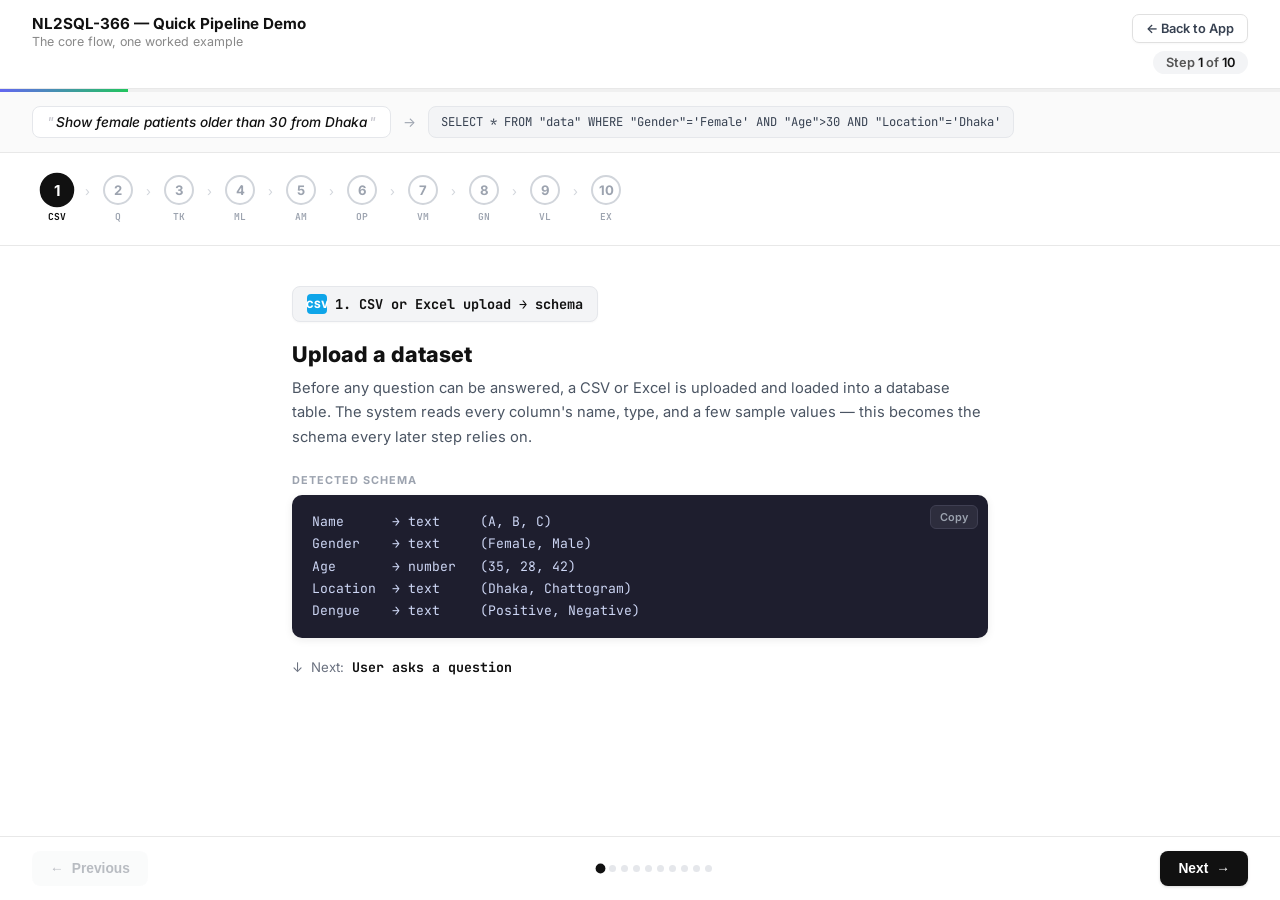
==== commit c1f8974e: "Update project" ====
--- a/simulation.html
+++ b/simulation.html
@@ -1,1592 +1,1153 @@
-<!DOCTYPE html>
+<!doctype html>
 <html lang="en">
-<head>
-  <meta charset="UTF-8" />
-  <meta name="viewport" content="width=device-width, initial-scale=1.0" />
-  <title>NL2SQL Pipeline — Step-by-Step Simulation</title>
-  <style>
-    *, *::before, *::after { box-sizing: border-box; margin: 0; padding: 0; }
-
-    body {
-      font-family: -apple-system, BlinkMacSystemFont, "Segoe UI", Roboto, sans-serif;
-      background: #fff;
-      color: #1a1a1a;
-      min-height: 100vh;
-    }
-
-    /* ─── Top bar ─── */
-    .topbar {
-      display: flex;
-      align-items: center;
-      justify-content: space-between;
-      padding: 14px 32px;
-      border-bottom: 1px solid #e8e8e8;
-      background: #fff;
-      position: sticky;
-      top: 0;
-      z-index: 50;
-    }
-    .topbar-left { display: flex; align-items: center; gap: 16px; }
-    .back-btn {
-      display: inline-flex; align-items: center; gap: 6px;
-      font-size: 0.83rem; font-weight: 500; color: #555;
-      text-decoration: none;
-      border: 1px solid #e0e0e0; border-radius: 7px;
-      padding: 5px 12px;
-      transition: background 0.15s, color 0.15s;
-    }
-    .back-btn:hover { background: #f5f5f5; color: #111; }
-    .page-title { font-size: 0.95rem; font-weight: 700; color: #111; }
-    .page-sub   { font-size: 0.78rem; color: #888; margin-top: 1px; }
-    .step-counter {
-      font-size: 0.83rem; font-weight: 600;
-      color: #555; background: #f3f4f6;
-      border-radius: 20px; padding: 4px 14px;
-    }
-    .step-counter span { color: #111; }
-
-    /* ─── Pipeline map ─── */
-    .pipeline-map {
-      display: flex;
-      align-items: center;
-      gap: 0;
-      padding: 20px 32px;
-      overflow-x: auto;
-      border-bottom: 1px solid #e8e8e8;
-      background: #fafafa;
-      scrollbar-width: thin;
-    }
-    .map-node {
-      display: flex;
-      flex-direction: column;
-      align-items: center;
-      gap: 5px;
-      flex-shrink: 0;
-      cursor: pointer;
-      padding: 6px 10px;
-      border-radius: 8px;
-      transition: background 0.15s;
-    }
-    .map-node:hover { background: #efefef; }
-    .map-dot {
-      width: 28px; height: 28px;
-      border-radius: 50%;
-      border: 2px solid #d1d5db;
-      background: #fff;
-      display: flex; align-items: center; justify-content: center;
-      font-size: 0.65rem; font-weight: 700;
-      color: #9ca3af;
-      transition: all 0.25s;
-      flex-shrink: 0;
-    }
-    .map-node.active .map-dot {
-      background: #111; border-color: #111;
-      color: #fff; transform: scale(1.15);
-    }
-    .map-node.done .map-dot {
-      background: #22c55e; border-color: #22c55e; color: #fff;
-    }
-    .map-label {
-      font-size: 0.6rem; color: #9ca3af;
-      font-family: "SFMono-Regular", Consolas, monospace;
-      white-space: nowrap;
-      transition: color 0.25s;
-      max-width: 72px;
-      overflow: hidden; text-overflow: ellipsis;
-    }
-    .map-node.active .map-label { color: #111; font-weight: 700; }
-    .map-node.done  .map-label  { color: #22c55e; }
-    .map-arrow {
-      color: #d1d5db; font-size: 0.75rem;
-      flex-shrink: 0; padding: 0 2px;
-      padding-bottom: 18px;
-    }
-    .map-arrow.done { color: #22c55e; }
-
-    /* Phase divider in pipeline map */
-    .map-phase {
-      display: flex; flex-direction: column; align-items: center;
-      gap: 3px; flex-shrink: 0; padding: 0 8px;
-    }
-    .map-phase-line {
-      width: 2px; height: 32px;
-      background: linear-gradient(to bottom, transparent, #d1d5db, transparent);
-    }
-    .map-phase-label {
-      font-size: 0.55rem; font-weight: 700; letter-spacing: 0.08em;
-      text-transform: uppercase; color: #9ca3af;
-      white-space: nowrap;
-    }
-
-    /* ─── Main layout ─── */
-    .main {
-      display: grid;
-      grid-template-columns: 1fr 340px;
-      min-height: calc(100vh - 200px);
-    }
-    @media (max-width: 860px) {
-      .main { grid-template-columns: 1fr; }
-      .sidebar { border-left: none; border-top: 1px solid #e8e8e8; }
-    }
-
-    /* ─── Step content ─── */
-    .step-content {
-      padding: 36px 40px;
-      min-width: 0;
-    }
-    @media (max-width: 600px) { .step-content { padding: 24px 20px; } }
-
-    /* ─── Step transition ─── */
-    .step-panel {
-      animation: fadeSlide 0.3s ease both;
-    }
-    @keyframes fadeSlide {
-      from { opacity: 0; transform: translateY(10px); }
-      to   { opacity: 1; transform: translateY(0); }
-    }
-
-    /* Phase tag */
-    .phase-tag {
-      display: inline-flex; align-items: center; gap: 6px;
-      font-size: 0.68rem; font-weight: 700; letter-spacing: 0.08em;
-      text-transform: uppercase; padding: 3px 10px;
-      border-radius: 20px; margin-bottom: 14px;
-    }
-
-    /* File badge */
-    .file-badge {
-      display: inline-flex; align-items: center; gap: 8px;
-      background: #f3f4f6; border: 1px solid #e5e7eb;
-      border-radius: 8px; padding: 7px 14px;
-      margin-bottom: 22px;
-    }
-    .file-icon {
-      width: 20px; height: 20px; border-radius: 4px;
-      display: flex; align-items: center; justify-content: center;
-      font-size: 0.65rem; font-weight: 800; color: #fff;
-      flex-shrink: 0;
-    }
-    .file-name {
-      font-family: "SFMono-Regular", Consolas, monospace;
-      font-size: 0.88rem; font-weight: 700; color: #111;
-    }
-    .file-role {
-      font-size: 0.75rem; color: #6b7280; margin-left: 4px;
-    }
-
-    /* Step heading */
-    .step-num {
-      font-size: 0.7rem; font-weight: 700; letter-spacing: 0.1em;
-      text-transform: uppercase; color: #9ca3af; margin-bottom: 6px;
-    }
-    .step-heading {
-      font-size: 1.4rem; font-weight: 800; color: #111; margin-bottom: 8px;
-    }
-    .step-why {
-      font-size: 0.9rem; color: #4b5563; line-height: 1.65;
-      margin-bottom: 28px; max-width: 600px;
-    }
-
-    /* Info sections */
-    .info-grid { display: flex; flex-direction: column; gap: 18px; }
-    .info-block {}
-    .info-label {
-      font-size: 0.68rem; font-weight: 700; letter-spacing: 0.09em;
-      text-transform: uppercase; color: #9ca3af; margin-bottom: 8px;
-    }
-    .info-box {
-      background: #f9fafb; border: 1px solid #e5e7eb;
-      border-radius: 10px; padding: 14px 18px;
-      font-size: 0.88rem; color: #374151; line-height: 1.7;
-    }
-    .info-box.code {
-      background: #1e1e2e; border-color: #2d2d3d;
-      font-family: "SFMono-Regular", Consolas, monospace;
-      color: #cdd6f4; white-space: pre;
-    }
-    .info-box ul { list-style: none; display: flex; flex-direction: column; gap: 4px; }
-    .info-box li { display: flex; align-items: baseline; gap: 8px; }
-    .info-box li .bullet { color: #d1d5db; font-size: 0.7rem; flex-shrink: 0; }
-
-    /* Token pills */
-    .tokens { display: flex; flex-wrap: wrap; gap: 8px; }
-    .token {
-      display: inline-flex; align-items: center; gap: 5px;
-      background: #fff; border: 1px solid #d1d5db;
-      border-radius: 20px; padding: 4px 12px;
-      font-size: 0.82rem; font-weight: 500; color: #374151;
-    }
-    .token.op  { border-color: #f97316; color: #f97316; background: #fff7ed; }
-    .token.val { border-color: #3b82f6; color: #1d4ed8; background: #eff6ff; }
-    .token.cat { border-color: #8b5cf6; color: #6d28d9; background: #f5f3ff; }
-    .token.kw  { border-color: #22c55e; color: #15803d; background: #f0fdf4; }
-
-    /* Mapping table */
-    .map-table { width: 100%; border-collapse: collapse; }
-    .map-table th {
-      text-align: left; font-size: 0.76rem; font-weight: 700;
-      color: #6b7280; text-transform: uppercase; letter-spacing: 0.06em;
-      padding: 0 12px 10px 0; border-bottom: 1px solid #e5e7eb;
-    }
-    .map-table td {
-      padding: 9px 12px 9px 0;
-      font-size: 0.85rem; color: #374151;
-      border-bottom: 1px solid #f3f4f6;
-      vertical-align: middle;
-    }
-    .map-table tr:last-child td { border-bottom: none; }
-    .map-table code {
-      background: #f3f4f6; border: 1px solid #e5e7eb;
-      border-radius: 4px; padding: 2px 7px;
-      font-family: "SFMono-Regular", Consolas, monospace;
-      font-size: 0.82rem; color: #111;
-    }
-    .arrow-cell { color: #9ca3af; font-size: 0.8rem; }
-
-    /* SQL output */
-    .sql-block {
-      background: #1e1e2e; border-radius: 10px;
-      padding: 20px 22px;
-      font-family: "SFMono-Regular", Consolas, monospace;
-      font-size: 0.88rem; line-height: 1.8; color: #cdd6f4;
-    }
-    .sql-block .kw  { color: #89b4fa; font-weight: 600; }
-    .sql-block .tbl { color: #a6e3a1; }
-    .sql-block .col { color: #f9e2af; }
-    .sql-block .str { color: #f38ba8; }
-    .sql-block .num { color: #fab387; }
-    .sql-block .cmt { color: #6c7086; font-style: italic; }
-
-    /* Result table */
-    .result-table { width: 100%; border-collapse: collapse; font-size: 0.86rem; }
-    .result-table th {
-      background: #f9fafb; text-align: left;
-      padding: 10px 14px; font-weight: 700; color: #374151;
-      border-bottom: 2px solid #e5e7eb; white-space: nowrap;
-    }
-    .result-table td {
-      padding: 10px 14px; color: #374151;
-      border-bottom: 1px solid #f3f4f6;
-    }
-    .result-table tr:last-child td { border-bottom: none; }
-    .result-table tr:hover td { background: #f9fafb; }
-    .badge-positive {
-      display: inline-block; font-size: 0.74rem; font-weight: 600;
-      color: #dc2626; background: #fef2f2; border: 1px solid #fecaca;
-      border-radius: 4px; padding: 2px 8px;
-    }
-    .badge-negative {
-      display: inline-block; font-size: 0.74rem; font-weight: 600;
-      color: #16a34a; background: #f0fdf4; border: 1px solid #bbf7d0;
-      border-radius: 4px; padding: 2px 8px;
-    }
-
-    /* JSON preview box */
-    .json-box {
-      background: #1e1e2e; border-radius: 10px; padding: 16px 20px;
-      font-family: "SFMono-Regular", Consolas, monospace;
-      font-size: 0.82rem; line-height: 1.7; color: #cdd6f4;
-      white-space: pre;
-    }
-    .json-box .jk { color: #89b4fa; }
-    .json-box .jv { color: #a6e3a1; }
-    .json-box .js { color: #f38ba8; }
-    .json-box .jn { color: #fab387; }
-
-    /* Next file indicator */
-    .next-file {
-      display: inline-flex; align-items: center; gap: 8px;
-      margin-top: 24px; font-size: 0.83rem; color: #6b7280;
-    }
-    .next-file strong { color: #111; font-family: monospace; }
-    .next-file .arrow { color: #d1d5db; }
-
-    /* Validation checks */
-    .check-list { display: flex; flex-direction: column; gap: 10px; }
-    .check-item {
-      display: flex; align-items: center; gap: 12px;
-      padding: 11px 16px;
-      border-radius: 8px; border: 1px solid #e5e7eb;
-      font-size: 0.86rem; color: #374151;
-    }
-    .check-icon {
-      width: 22px; height: 22px; border-radius: 50%;
-      display: flex; align-items: center; justify-content: center;
-      font-size: 0.75rem; font-weight: 800; flex-shrink: 0;
-    }
-    .check-icon.pass { background: #dcfce7; color: #16a34a; }
-    .check-icon.fail { background: #fee2e2; color: #dc2626; }
-
-    /* ─── Sidebar ─── */
-    .sidebar {
-      border-left: 1px solid #e8e8e8;
-      padding: 32px 28px;
-      background: #fafafa;
-      display: flex;
-      flex-direction: column;
-      gap: 28px;
-    }
-    .sidebar-section {}
-    .sidebar-title {
-      font-size: 0.68rem; font-weight: 700; letter-spacing: 0.09em;
-      text-transform: uppercase; color: #9ca3af; margin-bottom: 12px;
-    }
-
-    /* Dataset table */
-    .ds-table { width: 100%; border-collapse: collapse; font-size: 0.79rem; }
-    .ds-table th {
-      background: #f3f4f6; text-align: left;
-      padding: 7px 10px; font-weight: 700; color: #6b7280;
-      border-bottom: 1px solid #e5e7eb; white-space: nowrap;
-    }
-    .ds-table td {
-      padding: 7px 10px; color: #374151;
-      border-bottom: 1px solid #f3f4f6;
-    }
-    .ds-table tr:last-child td { border-bottom: none; }
-    .ds-table tr.hl td { background: #fefce8; }
-
-    /* Query box */
-    .query-box {
-      background: #fff; border: 1px solid #e5e7eb;
-      border-radius: 10px; padding: 14px 16px;
-      font-size: 0.88rem; color: #111;
-      font-style: italic; line-height: 1.55;
-      position: relative;
-    }
-    .query-box::before {
-      content: '"';
-      font-size: 2rem; color: #e5e7eb;
-      position: absolute; top: 6px; left: 12px;
-      font-style: normal; line-height: 1;
-    }
-    .query-box p { padding-left: 14px; }
-
-    /* File list */
-    .file-list { display: flex; flex-direction: column; gap: 4px; }
-    .file-row {
-      display: flex; align-items: center; gap: 8px;
-      padding: 6px 10px; border-radius: 7px;
-      border: 1px solid transparent;
-      font-size: 0.76rem;
-      transition: all 0.2s;
-    }
-    .file-row.active {
-      background: #111; border-color: #111; color: #fff;
-    }
-    .file-row.done {
-      background: #f0fdf4; border-color: #bbf7d0; color: #15803d;
-    }
-    .file-row.idle { color: #9ca3af; border-color: #f3f4f6; }
-    .file-row .f-icon {
-      width: 16px; height: 16px; border-radius: 3px;
-      display: flex; align-items: center; justify-content: center;
-      font-size: 0.52rem; font-weight: 800; color: #fff; flex-shrink: 0;
-    }
-    .file-row .f-name { font-family: monospace; font-weight: 600; flex: 1; }
-    .file-row .f-check { font-size: 0.72rem; }
-    .file-group-label {
-      font-size: 0.6rem; font-weight: 700; letter-spacing: 0.09em;
-      text-transform: uppercase; color: #d1d5db;
-      padding: 6px 10px 2px;
-    }
-
-    /* ─── Navigation ─── */
-    .nav-bar {
-      position: sticky; bottom: 0;
-      background: #fff; border-top: 1px solid #e8e8e8;
-      padding: 16px 32px;
-      display: flex; align-items: center; justify-content: space-between;
-      z-index: 50;
-    }
-    .nav-btn {
-      display: inline-flex; align-items: center; gap: 8px;
-      padding: 10px 22px; border-radius: 8px;
-      font-size: 0.88rem; font-weight: 600;
-      cursor: pointer; border: none; transition: all 0.15s;
-    }
-    .nav-btn.prev {
-      background: #f3f4f6; color: #374151;
-    }
-    .nav-btn.prev:hover:not(:disabled) { background: #e5e7eb; }
-    .nav-btn.next {
-      background: #111; color: #fff;
-    }
-    .nav-btn.next:hover:not(:disabled) { background: #333; }
-    .nav-btn:disabled { opacity: 0.35; cursor: not-allowed; }
-    .nav-progress {
-      display: flex; gap: 4px; align-items: center; flex-wrap: wrap;
-      max-width: 340px; justify-content: center;
-    }
-    .nav-dot {
-      width: 6px; height: 6px; border-radius: 50%;
-      background: #e5e7eb; transition: all 0.25s;
-    }
-    .nav-dot.active { background: #111; transform: scale(1.4); }
-    .nav-dot.done   { background: #22c55e; }
-
-    /* ─── Responsive ─── */
-    @media (max-width: 600px) {
-      .topbar { padding: 12px 16px; }
-      .pipeline-map { padding: 14px 16px; }
-      .nav-bar { padding: 12px 16px; }
-      .step-heading { font-size: 1.15rem; }
-    }
-  </style>
-</head>
-<body>
-
-<!-- Top bar -->
-<header class="topbar">
-  <div class="topbar-left">
-    <a class="back-btn" href="/">← Back to App</a>
-    <div>
-      <div class="page-title">NL2SQL Pipeline Simulation</div>
-      <div class="page-sub">All project files · execution order · why each runs</div>
+  <head>
+    <meta charset="UTF-8" />
+    <meta
+      name="viewport"
+      content="width=device-width, initial-scale=1.0, viewport-fit=cover"
+    />
+    <title>NL2SQL — Quick Pipeline Demo</title>
+    <link rel="preconnect" href="https://fonts.googleapis.com" />
+    <link rel="preconnect" href="https://fonts.gstatic.com" crossorigin />
+    <link
+      href="https://fonts.googleapis.com/css2?family=Inter:wght@400;500;600;700;800&family=JetBrains+Mono:wght@400;500;600;700&display=swap"
+      rel="stylesheet"
+    />
+    <style>
+      *,
+      *::before,
+      *::after {
+        box-sizing: border-box;
+        margin: 0;
+        padding: 0;
+      }
+      :root {
+        --mono: "JetBrains Mono", "SFMono-Regular", Consolas, monospace;
+        --sans:
+          "Inter", -apple-system, BlinkMacSystemFont, "Segoe UI", Roboto,
+          sans-serif;
+      }
+      html {
+        -webkit-text-size-adjust: 100%;
+      }
+      body {
+        font-family: var(--sans);
+        background: #fff;
+        color: #1a1a1a;
+        min-height: 100vh;
+        overflow-x: hidden;
+      }
+
+      /* ─── Header ─── */
+      .topbar {
+        display: flex;
+        align-items: flex-start;
+        justify-content: space-between;
+        gap: 12px;
+        padding: 14px 32px;
+        border-bottom: 1px solid #e8e8e8;
+        background: rgba(255, 255, 255, 0.92);
+        backdrop-filter: blur(8px);
+        position: sticky;
+        top: 0;
+        z-index: 60;
+      }
+      .topbar-left {
+        min-width: 0;
+      }
+      .title {
+        font-size: 0.95rem;
+        font-weight: 700;
+        color: #111;
+        white-space: nowrap;
+        overflow: hidden;
+        text-overflow: ellipsis;
+      }
+      .sub {
+        font-size: 0.78rem;
+        color: #888;
+        margin-top: 1px;
+      }
+      .topbar-right {
+        display: flex;
+        flex-direction: column;
+        align-items: flex-end;
+        gap: 8px;
+        flex-shrink: 0;
+      }
+      .back-btn {
+        display: inline-flex;
+        align-items: center;
+        gap: 6px;
+        font-size: 0.8rem;
+        font-weight: 600;
+        color: #374151;
+        text-decoration: none;
+        border: 1px solid #e0e0e0;
+        border-radius: 7px;
+        padding: 6px 13px;
+        background: #fff;
+        transition:
+          background 0.15s,
+          color 0.15s,
+          box-shadow 0.15s;
+        box-shadow: 0 1px 2px rgba(0, 0, 0, 0.03);
+      }
+      .back-btn:hover {
+        background: #f5f5f5;
+        color: #111;
+      }
+      .step-counter {
+        font-size: 0.8rem;
+        font-weight: 600;
+        color: #555;
+        background: #f3f4f6;
+        border-radius: 20px;
+        padding: 4px 13px;
+        white-space: nowrap;
+      }
+      .step-counter span {
+        color: #111;
+      }
+      .progress-track {
+        height: 3px;
+        width: 100%;
+        background: #f0f0f0;
+      }
+      .progress-fill {
+        height: 100%;
+        width: 0%;
+        background: linear-gradient(90deg, #6366f1, #22c55e);
+        transition: width 0.3s ease;
+      }
+
+      /* ─── Example banner ─── */
+      .example-bar {
+        display: flex;
+        align-items: center;
+        gap: 12px;
+        flex-wrap: wrap;
+        padding: 14px 32px;
+        background: #fafafa;
+        border-bottom: 1px solid #e8e8e8;
+        font-size: 0.85rem;
+      }
+      .example-bar .q {
+        font-style: italic;
+        color: #111;
+        font-weight: 500;
+        background: #fff;
+        border: 1px solid #e5e7eb;
+        border-radius: 8px;
+        padding: 7px 14px;
+        max-width: 100%;
+      }
+      .example-bar .q::before {
+        content: '"';
+        color: #c7c7cf;
+        margin-right: 2px;
+      }
+      .example-bar .q::after {
+        content: '"';
+        color: #c7c7cf;
+        margin-left: 2px;
+      }
+      .example-bar .arrow {
+        color: #9ca3af;
+        flex-shrink: 0;
+      }
+      .example-bar .sql-preview {
+        font-family: var(--mono);
+        font-size: 0.76rem;
+        color: #374151;
+        background: #f3f4f6;
+        border: 1px solid #e5e7eb;
+        border-radius: 8px;
+        padding: 7px 12px;
+        max-width: 100%;
+        overflow-x: auto;
+        white-space: nowrap;
+      }
+
+      /* ─── Mini pipeline map ─── */
+      .mini-map {
+        display: flex;
+        align-items: center;
+        gap: 0;
+        padding: 16px 32px;
+        overflow-x: auto;
+        border-bottom: 1px solid #e8e8e8;
+        scrollbar-width: thin;
+        -webkit-overflow-scrolling: touch;
+      }
+      .mm-node {
+        display: flex;
+        flex-direction: column;
+        align-items: center;
+        gap: 5px;
+        flex-shrink: 0;
+        cursor: pointer;
+        padding: 6px 10px;
+        border-radius: 8px;
+        transition: background 0.15s;
+      }
+      .mm-node:hover {
+        background: #f5f5f5;
+      }
+      .mm-dot {
+        width: 30px;
+        height: 30px;
+        border-radius: 50%;
+        border: 2px solid #d1d5db;
+        background: #fff;
+        display: flex;
+        align-items: center;
+        justify-content: center;
+        font-size: 0.82rem;
+        font-weight: 700;
+        color: #9ca3af;
+        transition: all 0.25s;
+        flex-shrink: 0;
+      }
+      .mm-node.active .mm-dot {
+        background: #111;
+        border-color: #111;
+        color: #fff;
+        transform: scale(1.15);
+      }
+      .mm-node.done .mm-dot {
+        background: #22c55e;
+        border-color: #22c55e;
+        color: #fff;
+      }
+      .mm-label {
+        font-size: 0.6rem;
+        color: #9ca3af;
+        font-family: var(--mono);
+        font-weight: 600;
+        white-space: nowrap;
+        transition: color 0.25s;
+      }
+      .mm-node.active .mm-label {
+        color: #111;
+        font-weight: 700;
+      }
+      .mm-node.done .mm-label {
+        color: #22c55e;
+      }
+      .mm-arrow {
+        color: #d1d5db;
+        font-size: 0.8rem;
+        flex-shrink: 0;
+        padding: 0 3px;
+        padding-bottom: 16px;
+      }
+      .mm-arrow.done {
+        color: #22c55e;
+      }
+
+      /* ─── Main content ─── */
+      .content {
+        max-width: 760px;
+        margin: 0 auto;
+        padding: 40px 32px 60px;
+      }
+      .panel {
+        animation: fade 0.3s ease both;
+      }
+      @keyframes fade {
+        from {
+          opacity: 0;
+          transform: translateY(8px);
+        }
+        to {
+          opacity: 1;
+          transform: translateY(0);
+        }
+      }
+
+      .file-badge {
+        display: inline-flex;
+        align-items: center;
+        gap: 8px;
+        background: #f3f4f6;
+        border: 1px solid #e5e7eb;
+        border-radius: 8px;
+        padding: 7px 14px;
+        margin-bottom: 18px;
+        box-shadow: 0 1px 2px rgba(0, 0, 0, 0.03);
+        max-width: 100%;
+      }
+      .file-icon {
+        width: 20px;
+        height: 20px;
+        border-radius: 4px;
+        display: flex;
+        align-items: center;
+        justify-content: center;
+        font-size: 0.63rem;
+        font-weight: 800;
+        color: #fff;
+        flex-shrink: 0;
+      }
+      .file-name {
+        font-family: var(--mono);
+        font-size: 0.85rem;
+        font-weight: 700;
+        color: #111;
+        overflow-wrap: anywhere;
+      }
+
+      .heading {
+        font-size: 1.35rem;
+        font-weight: 800;
+        color: #111;
+        margin-bottom: 8px;
+        line-height: 1.3;
+      }
+      .why {
+        font-size: 0.92rem;
+        color: #4b5563;
+        line-height: 1.65;
+        margin-bottom: 24px;
+      }
+      .why code {
+        background: #f3f4f6;
+        border: 1px solid #e5e7eb;
+        border-radius: 4px;
+        padding: 1px 6px;
+        font-family: var(--mono);
+        font-size: 0.85em;
+        color: #111;
+      }
+
+      .block {
+        margin-bottom: 18px;
+      }
+      .label {
+        font-size: 0.68rem;
+        font-weight: 700;
+        letter-spacing: 0.09em;
+        text-transform: uppercase;
+        color: #9ca3af;
+        margin-bottom: 8px;
+      }
+      .box {
+        background: #f9fafb;
+        border: 1px solid #e5e7eb;
+        border-radius: 10px;
+        padding: 14px 18px;
+        font-size: 0.9rem;
+        color: #374151;
+        line-height: 1.6;
+        overflow-wrap: anywhere;
+      }
+
+      .code-wrap {
+        position: relative;
+      }
+      .code {
+        background: #1e1e2e;
+        border-radius: 10px;
+        padding: 16px 20px;
+        font-family: var(--mono);
+        font-size: 0.82rem;
+        line-height: 1.7;
+        color: #cdd6f4;
+        white-space: pre;
+        box-shadow: 0 2px 8px rgba(0, 0, 0, 0.08);
+        overflow-x: auto;
+        -webkit-overflow-scrolling: touch;
+      }
+      .code .kw {
+        color: #89b4fa;
+        font-weight: 600;
+      }
+      .code .tbl {
+        color: #a6e3a1;
+      }
+      .code .col {
+        color: #f9e2af;
+      }
+      .code .str {
+        color: #f38ba8;
+      }
+      .code .num {
+        color: #fab387;
+      }
+      .copy-btn {
+        position: absolute;
+        top: 10px;
+        right: 10px;
+        background: #2d2d3d;
+        color: #9ca3af;
+        border: 1px solid #3f3f52;
+        border-radius: 6px;
+        padding: 4px 9px;
+        font-size: 0.68rem;
+        font-weight: 600;
+        font-family: var(--sans);
+        cursor: pointer;
+        transition: all 0.15s;
+      }
+      .copy-btn:hover {
+        background: #3f3f52;
+        color: #fff;
+      }
+      .copy-btn.copied {
+        background: #15803d;
+        color: #fff;
+        border-color: #15803d;
+      }
+
+      .tokens {
+        display: flex;
+        flex-wrap: wrap;
+        gap: 8px;
+      }
+      .token {
+        display: inline-flex;
+        align-items: center;
+        gap: 5px;
+        background: #fff;
+        border: 1px solid #d1d5db;
+        border-radius: 20px;
+        padding: 4px 12px;
+        font-size: 0.82rem;
+        font-weight: 500;
+        color: #374151;
+      }
+      .token.op {
+        border-color: #f97316;
+        color: #f97316;
+        background: #fff7ed;
+      }
+      .token.val {
+        border-color: #3b82f6;
+        color: #1d4ed8;
+        background: #eff6ff;
+      }
+      .token.cat {
+        border-color: #8b5cf6;
+        color: #6d28d9;
+        background: #f5f3ff;
+      }
+      .token.kw {
+        border-color: #22c55e;
+        color: #15803d;
+        background: #f0fdf4;
+      }
+
+      .table-scroll {
+        overflow-x: auto;
+        -webkit-overflow-scrolling: touch;
+        border-radius: 10px;
+      }
+      .map-table {
+        width: 100%;
+        border-collapse: collapse;
+        min-width: 420px;
+      }
+      .map-table th {
+        text-align: left;
+        font-size: 0.72rem;
+        font-weight: 700;
+        color: #6b7280;
+        text-transform: uppercase;
+        letter-spacing: 0.05em;
+        padding: 0 10px 8px 0;
+        border-bottom: 1px solid #e5e7eb;
+      }
+      .map-table td {
+        padding: 8px 10px 8px 0;
+        font-size: 0.85rem;
+        color: #374151;
+        border-bottom: 1px solid #f3f4f6;
+        white-space: nowrap;
+      }
+      .map-table tr:last-child td {
+        border-bottom: none;
+      }
+      .map-table code {
+        background: #f3f4f6;
+        border: 1px solid #e5e7eb;
+        border-radius: 4px;
+        padding: 2px 7px;
+        font-family: var(--mono);
+        font-size: 0.82rem;
+        color: #111;
+      }
+
+      .result-table {
+        width: 100%;
+        border-collapse: collapse;
+        font-size: 0.86rem;
+        min-width: 480px;
+      }
+      .result-table th {
+        background: #f9fafb;
+        text-align: left;
+        padding: 9px 12px;
+        font-weight: 700;
+        color: #374151;
+        border-bottom: 2px solid #e5e7eb;
+        white-space: nowrap;
+      }
+      .result-table td {
+        padding: 9px 12px;
+        color: #374151;
+        border-bottom: 1px solid #f3f4f6;
+        white-space: nowrap;
+      }
+      .result-table tr:last-child td {
+        border-bottom: none;
+      }
+      .badge-positive {
+        display: inline-block;
+        font-size: 0.72rem;
+        font-weight: 600;
+        color: #dc2626;
+        background: #fef2f2;
+        border: 1px solid #fecaca;
+        border-radius: 4px;
+        padding: 2px 8px;
+      }
+
+      .checks {
+        display: flex;
+        flex-direction: column;
+        gap: 8px;
+      }
+      .check-item {
+        display: flex;
+        align-items: center;
+        gap: 10px;
+        padding: 10px 14px;
+        border: 1px solid #e5e7eb;
+        border-radius: 8px;
+        font-size: 0.85rem;
+        color: #374151;
+      }
+      .check-icon {
+        width: 20px;
+        height: 20px;
+        border-radius: 50%;
+        background: #dcfce7;
+        color: #16a34a;
+        display: flex;
+        align-items: center;
+        justify-content: center;
+        font-size: 0.7rem;
+        font-weight: 800;
+        flex-shrink: 0;
+      }
+
+      .next-file {
+        display: flex;
+        align-items: center;
+        gap: 8px;
+        margin-top: 20px;
+        font-size: 0.83rem;
+        color: #6b7280;
+        flex-wrap: wrap;
+      }
+      .next-file strong {
+        color: #111;
+        font-family: var(--mono);
+        word-break: break-word;
+      }
+
+      /* ─── Content ─── */
+      .content {
+        max-width: 760px;
+        margin: 0 auto;
+        padding: 40px 32px 100px; /* bottom padding 60px থেকে 100px করা হয়েছে */
+      }
+
+      /* ─── Nav bar ─── */
+      .nav-bar {
+        position: fixed;
+        bottom: 0;
+        left: 0; /* ← যোগ করুন */
+        right: 0; /* ← যোগ করুন */
+        background: #fff;
+        border-top: 1px solid #e8e8e8;
+        padding: 14px 32px;
+        display: flex;
+        align-items: center;
+        justify-content: space-between;
+        gap: 10px;
+        z-index: 50;
+        padding-bottom: calc(14px + env(safe-area-inset-bottom));
+      }
+      .nav-btn {
+        display: inline-flex;
+        align-items: center;
+        gap: 8px;
+        padding: 10px 18px;
+        border-radius: 8px;
+        font-size: 0.86rem;
+        font-weight: 600;
+        cursor: pointer;
+        border: none;
+        transition: all 0.15s;
+        white-space: nowrap;
+      }
+      .nav-btn.prev {
+        background: #f3f4f6;
+        color: #374151;
+      }
+      .nav-btn.prev:hover:not(:disabled) {
+        background: #e5e7eb;
+      }
+      .nav-btn.next {
+        background: #111;
+        color: #fff;
+        box-shadow: 0 1px 3px rgba(0, 0, 0, 0.15);
+      }
+      .nav-btn.next:hover:not(:disabled) {
+        background: #333;
+      }
+      .nav-btn:disabled {
+        opacity: 0.35;
+        cursor: not-allowed;
+      }
+      .nav-dots {
+        display: flex;
+        gap: 5px;
+        flex-wrap: wrap;
+        justify-content: center;
+        max-width: 36vw;
+      }
+      .nav-dot {
+        width: 7px;
+        height: 7px;
+        border-radius: 50%;
+        background: #e5e7eb;
+        transition: all 0.25s;
+        flex-shrink: 0;
+      }
+      .nav-dot.active {
+        background: #111;
+        transform: scale(1.4);
+      }
+      .nav-dot.done {
+        background: #22c55e;
+      }
+
+      a:focus-visible,
+      button:focus-visible,
+      .mm-node:focus-visible {
+        outline: 2px solid #6366f1;
+        outline-offset: 2px;
+      }
+      @media (prefers-reduced-motion: reduce) {
+        *,
+        *::before,
+        *::after {
+          animation-duration: 0.001ms !important;
+          transition-duration: 0.001ms !important;
+        }
+      }
+
+      /* ─── Mobile ─── */
+      @media (max-width: 700px) {
+        .content {
+          padding: 24px 18px 52px;
+        }
+        .topbar {
+          padding: 10px 14px;
+        }
+        .example-bar {
+          padding: 10px 14px;
+        }
+        .mini-map {
+          padding: 10px 14px;
+        }
+        .nav-bar {
+          padding: 10px 14px;
+        }
+      }
+      @media (max-width: 520px) {
+        .topbar {
+          flex-wrap: wrap;
+        }
+        .sub {
+          display: none;
+        }
+        .title {
+          font-size: 0.88rem;
+        }
+        .topbar-right {
+          flex-direction: row;
+          align-items: center;
+          gap: 8px;
+        }
+        .back-btn {
+          padding: 5px 10px;
+          font-size: 0.74rem;
+        }
+        .step-counter {
+          font-size: 0.72rem;
+          padding: 4px 10px;
+        }
+        .example-bar {
+          flex-direction: column;
+          align-items: flex-start;
+          gap: 8px;
+        }
+        .example-bar .q,
+        .example-bar .sql-preview {
+          width: 100%;
+        }
+        .example-bar .arrow {
+          display: none;
+        }
+        .heading {
+          font-size: 1.08rem;
+        }
+        .why {
+          font-size: 0.86rem;
+        }
+        .file-name {
+          font-size: 0.78rem;
+        }
+        .nav-btn {
+          padding: 9px 14px;
+          font-size: 0.8rem;
+        }
+        .nav-btn .full {
+          display: none;
+        }
+        .nav-dots {
+          display: none;
+        }
+      }
+    </style>
+  </head>
+  <body>
+    <header class="topbar">
+      <div class="topbar-left">
+        <div class="title">NL2SQL-366 — Quick Pipeline Demo</div>
+        <div class="sub">The core flow, one worked example</div>
+      </div>
+      <div class="topbar-right">
+        <a class="back-btn" href="/">← Back to App</a>
+        <div class="step-counter">
+          Step <span id="cur">1</span> of <span id="tot">?</span>
+        </div>
+      </div>
+    </header>
+    <div class="progress-track">
+      <div class="progress-fill" id="progress"></div>
     </div>
-  </div>
-  <div class="step-counter">Step <span id="counter-cur">1</span> of <span id="counter-tot">?</span></div>
-</header>
-
-<!-- Pipeline map -->
-<nav class="pipeline-map" id="pipeline-map" aria-label="Pipeline steps"></nav>
-
-<!-- Main body -->
-<div class="main">
-
-  <!-- Step content -->
-  <section class="step-content">
-    <div id="step-panel"></div>
-  </section>
-
-  <!-- Sidebar -->
-  <aside class="sidebar">
-
-    <div class="sidebar-section">
-      <div class="sidebar-title">User Query</div>
-      <div class="query-box">
-        <p>Show female patients older than 30 from Dhaka.</p>
-      </div>
+
+    <div class="example-bar">
+      <span class="q">Show female patients older than 30 from Dhaka</span>
+      <span class="arrow">→</span>
+      <span class="sql-preview"
+        >SELECT * FROM "data" WHERE "Gender"='Female' AND "Age">30 AND
+        "Location"='Dhaka'</span
+      >
     </div>
 
-    <div class="sidebar-section">
-      <div class="sidebar-title">Dataset (sample.csv)</div>
-      <table class="ds-table">
-        <thead>
-          <tr><th>Name</th><th>Gender</th><th>Age</th><th>Location</th><th>Dengue</th></tr>
-        </thead>
-        <tbody id="dataset-body">
-          <tr><td>A</td><td>Female</td><td>35</td><td>Dhaka</td><td>Positive</td></tr>
-          <tr><td>B</td><td>Male</td><td>28</td><td>Chattogram</td><td>Negative</td></tr>
-          <tr><td>C</td><td>Female</td><td>42</td><td>Dhaka</td><td>Positive</td></tr>
-        </tbody>
-      </table>
-    </div>
-
-    <div class="sidebar-section">
-      <div class="sidebar-title">All Project Files</div>
-      <div class="file-list" id="file-list"></div>
-    </div>
-
-  </aside>
-</div>
-
-<!-- Navigation bar -->
-<nav class="nav-bar">
-  <button class="nav-btn prev" id="prev-btn" onclick="navigate(-1)">← Previous</button>
-  <div class="nav-progress" id="nav-dots"></div>
-  <button class="nav-btn next" id="next-btn" onclick="navigate(1)">Next →</button>
-</nav>
-
-<script>
-// ─── Phase definitions ────────────────────────────────────────────────────────
-
-const PHASES = {
-  offline: { label: "Phase 0 · Offline Training", color: "#78716c", bg: "#f5f5f4" },
-  upload:  { label: "Phase 1 · CSV Upload",        color: "#0ea5e9", bg: "#f0f9ff" },
-  query:   { label: "Phase 2 · Query Pipeline",    color: "#8b5cf6", bg: "#f5f3ff" },
-  cli:     { label: "Phase 3 · CLI Alternative",   color: "#64748b", bg: "#f8fafc" },
-};
-
-// ─── Step definitions (ALL project files) ────────────────────────────────────
-
-const STEPS = [
-
-  // ── PHASE 0: Offline training ──────────────────────────────────────────────
-  {
-    phase: "offline",
-    file:  "models/train_intent.py",
-    color: "#78716c",
-    icon:  "TR",
-    title: "Model Training (Offline, One-Time)",
-    why:   "train_intent.py runs <strong>once offline</strong> — not at request time. It reads the 100,000-row labelled CSV from <code>training_data/intent_dataset.csv</code>, trains a TF-IDF vectorizer and a Multinomial Naive Bayes classifier, then saves two binary files to disk. Every query at runtime loads these saved files instead of retraining.",
-    sections: [
-      {
-        label: "Input",
-        type:  "box",
-        content: `training_data/intent_dataset.csv — 100,000 rows, columns: question, intent<br>
-Intents: SELECT · COUNT · AVG · MAX · MIN · SUM`
-      },
-      {
-        label: "Processing",
-        type:  "list",
-        items: [
-          "Read CSV with pandas, split into X (questions) and y (intent labels).",
-          "Fit TfidfVectorizer on all questions → vocabulary of n-gram features.",
-          "Train MultinomialNB on the TF-IDF matrix → learns P(intent | features).",
-          "Serialise both objects with pickle and write them to models/.",
-        ]
-      },
-      {
-        label: "Output — saved to disk",
-        type:  "tokens",
-        items: [
-          { text: "models/vectorizer.pkl",   cls: "val" },
-          { text: "models/intent_model.pkl", cls: "kw"  },
-        ]
-      }
-    ],
-    next: "app.py (server startup)"
-  },
-
-  // ── PHASE 1: CSV upload ────────────────────────────────────────────────────
-  {
-    phase: "upload",
-    file:  "app.py",
-    color: "#6366f1",
-    icon:  "PY",
-    title: "Flask Server — CSV Upload Route",
-    why:   "app.py is the Flask web server. Before any NL query can run, the user must upload a CSV. The <code>/upload</code> route receives the multipart file, hands it to <code>dataset_loader.py</code> to load into a database, then stores the resulting schema in the Flask session so every later query can use it.",
-    sections: [
-      {
-        label: "Input received",
-        type:  "box",
-        content: `HTTP POST /upload\nMultipart body: file = "sample.csv"`
-      },
-      {
-        label: "Processing",
-        type:  "list",
-        items: [
-          "Validate file extension is .csv and size ≤ 50 MB.",
-          "Save uploaded bytes to a NamedTemporaryFile.",
-          "Call dataset_loader.load_dataset(path) to ingest CSV into DB.",
-          "Call schema_reader.read_schema(df) to extract column metadata.",
-          "Store schema + db connection info in session.",
-          "Return JSON { success: true, columns: [...] } to browser."
-        ]
-      },
-      {
-        label: "Output",
-        type:  "box",
-        content: `Session now holds: schema, db_path\nBrowser receives: { "success": true, "columns": ["Name","Gender","Age","Location","Dengue"] }`
-      }
-    ],
-    next: "dataset_loader.py"
-  },
-  {
-    phase: "upload",
-    file:  "core/dataset_loader.py",
-    color: "#0ea5e9",
-    icon:  "DL",
-    title: "CSV → Database Loader",
-    why:   "dataset_loader.py converts the raw CSV file into a queryable database table. In development it creates a SQLite database in a temp directory; in production it uses PostgreSQL (via DATABASE_URL). This is where the raw data becomes something SQL can run against.",
-    sections: [
-      {
-        label: "Input received",
-        type:  "box",
-        content: `File path: /tmp/upload_xyz.csv\nUSE_POSTGRES = False  (SQLite in development)`
-      },
-      {
-        label: "Processing",
-        type:  "list",
-        items: [
-          "Read CSV with pandas.read_csv() → DataFrame.",
-          "Sanitise column names: strip whitespace, remove special characters.",
-          "Create SQLAlchemy engine: SQLite (dev) or PostgreSQL (prod).",
-          "Write DataFrame to table named \"data\" using df.to_sql().",
-          "Return (engine, dataframe) tuple to app.py."
-        ]
-      },
-      {
-        label: "Output",
-        type:  "tokens",
-        items: [
-          { text: "SQLite table: \"data\" (5 cols, 3 rows)", cls: "kw"  },
-          { text: "DataFrame returned for schema extraction",  cls: "val" },
-        ]
-      }
-    ],
-    next: "schema_reader.py"
-  },
-  {
-    phase: "upload",
-    file:  "core/schema_reader.py",
-    color: "#0ea5e9",
-    icon:  "SR",
-    title: "Schema Extraction",
-    why:   "schema_reader.py inspects the loaded DataFrame and builds a metadata dict that every downstream module depends on. Without knowing column names, data types, and sample values, the pipeline cannot match user-mentioned words to columns or extract categorical filter values.",
-    sections: [
-      {
-        label: "Input received",
-        type:  "box",
-        content: `pandas DataFrame (5 columns, 3 rows)`
-      },
-      {
-        label: "Processing",
-        type:  "list",
-        items: [
-          "Iterate each column in the DataFrame.",
-          "Record dtype string: 'object', 'int64', 'float64', etc.",
-          "Collect up to 10 unique non-null sample values per column.",
-          "Build schema dict: { col_name: { dtype, sample_values } }.",
-          "Separate helper functions: get_numeric_columns() and get_text_columns()."
-        ]
-      },
-      {
-        label: "Output — schema dict",
-        type:  "code",
-        content: `{
-  "Name":     { "dtype": "object", "sample_values": ["A","B","C"] },
-  "Gender":   { "dtype": "object", "sample_values": ["Female","Male"] },
-  "Age":      { "dtype": "int64",  "sample_values": [35, 28, 42] },
-  "Location": { "dtype": "object", "sample_values": ["Dhaka","Chattogram"] },
-  "Dengue":   { "dtype": "object", "sample_values": ["Positive","Negative"] }
-}`
-      }
-    ],
-    next: "app.py (/ask route)"
-  },
-
-  // ── PHASE 2: Query pipeline ────────────────────────────────────────────────
-  {
-    phase: "query",
-    file:  "app.py",
-    color: "#6366f1",
-    icon:  "PY",
-    title: "Flask Server — Query Route",
-    why:   "app.py receives the natural language question on the <code>/ask</code> route. It retrieves the session schema and database connection, then calls each pipeline module in sequence, threading the output of one as the input to the next.",
-    sections: [
-      {
-        label: "Input received",
-        type:  "box",
-        content: `HTTP POST /ask\nBody: { "question": "Show female patients older than 30 from Dhaka." }`
-      },
-      {
-        label: "Processing — calls in order",
-        type:  "list",
-        items: [
-          "Retrieve schema and db_engine from session.",
-          "Load ML model: intent_detector.load_model() → (model, vectorizer).",
-          "Predict intent: intent_detector.predict_intent(question, model, vectorizer).",
-          "Build internal query dict: sql_generator.build_query(question, schema, intent).",
-          "Generate SQL string: sql_generator.query_to_sql(query_dict).",
-          "Validate: sql_validator.validate_sql(sql, schema).",
-          "Execute: sql_executor.execute_query(sql, engine).",
-          "Serialise result and return JSON response."
-        ]
-      },
-      {
-        label: "Output",
-        type:  "box",
-        content: `Passes question → tokenizer.py (via sql_generator.build_query)`
-      }
-    ],
-    next: "core/tokenizer.py"
-  },
-  {
-    phase: "query",
-    file:  "core/tokenizer.py",
-    color: "#f59e0b",
-    icon:  "TK",
-    title: "Text Cleaning & Tokenization",
-    why:   "tokenizer.py normalises the raw question so downstream modules work with clean, comparable tokens. It lowercases text, strips punctuation, splits into words, and removes stopwords that carry no SQL meaning. It also loads <code>knowledge/stopwords.json</code> from disk at this point.",
-    sections: [
-      {
-        label: "Input received",
-        type:  "box",
-        content: `"Show female patients older than 30 from Dhaka."`
-      },
-      {
-        label: "Processing",
-        type:  "list",
-        items: [
-          "Load knowledge/stopwords.json → set of words to remove.",
-          "Lowercase the entire string → \"show female patients older than 30 from dhaka.\"",
-          "Strip punctuation (trailing period).",
-          "Split into tokens by whitespace.",
-          "Remove stopwords: [show, from] are filtered.",
-          "Return cleaned token list + original lowercased string."
-        ]
-      },
-      {
-        label: "Output — tokens",
-        type:  "tokens",
-        items: [
-          { text: "female",   cls: "cat" },
-          { text: "patients", cls: ""    },
-          { text: "older",    cls: "op"  },
-          { text: "than",     cls: "op"  },
-          { text: "30",       cls: "val" },
-          { text: "dhaka",    cls: "cat" },
-        ]
-      }
-    ],
-    next: "knowledge/stopwords.json"
-  },
-  {
-    phase: "query",
-    file:  "knowledge/stopwords.json",
-    color: "#d97706",
-    icon:  "SW",
-    title: "Stopword List (Resource File)",
-    why:   "stopwords.json is a curated JSON array of common English words — 'show', 'from', 'the', 'a', 'what', 'which', 'of', 'in', 'are', 'is', etc. — that are filtered out during tokenization and column-matching. Without removing them, the fuzzy matcher would try to match 'from' or 'show' as column names, producing noise.",
-    sections: [
-      {
-        label: "Loaded by",
-        type:  "tokens",
-        items: [
-          { text: "tokenizer.py",         cls: "val" },
-          { text: "attribute_matcher.py", cls: "val" },
-        ]
-      },
-      {
-        label: "Content (excerpt)",
-        type:  "code",
-        content: `[ "show", "display", "list", "give", "find", "get",
-  "from", "in", "of", "the", "a", "an", "all",
-  "which", "what", "where", "who", "whose",
-  "is", "are", "was", "were", "has", "have",
-  "with", "for", "and", "or", "not", "by",
-  "than", "that", "their", "its" ... ]`
-      },
-      {
-        label: "Effect",
-        type:  "box",
-        content: `"show female patients older than 30 from dhaka"
-  → after stopword removal for column matching:
-  → ["female", "patients", "older", "30", "dhaka"]`
-      }
-    ],
-    next: "core/intent_detector.py"
-  },
-  {
-    phase: "query",
-    file:  "core/intent_detector.py",
-    color: "#3b82f6",
-    icon:  "ML",
-    title: "Query Intent Classification",
-    why:   "intent_detector.py determines what kind of SQL query the user wants — SELECT, COUNT, AVG, MAX, MIN, or SUM. It loads the two pre-trained model files from disk, transforms the question with TF-IDF, and feeds the feature vector to the Naive Bayes classifier. Without knowing the intent, sql_generator.py cannot write the correct SELECT clause.",
-    sections: [
-      {
-        label: "Input received",
-        type:  "box",
-        content: `"show female patients older than 30 from dhaka"`
-      },
-      {
-        label: "Processing",
-        type:  "list",
-        items: [
-          "load_model() → deserialise models/vectorizer.pkl + models/intent_model.pkl.",
-          "vectorizer.transform([question]) → sparse TF-IDF feature matrix.",
-          "model.predict(features) → raw prediction = \"SELECT\".",
-          "Rule-based override check: contains 'show'/'list'/'display' and no count/agg word → confirm SELECT.",
-          "Return predicted intent string."
-        ]
-      },
-      {
-        label: "Output",
-        type:  "tokens",
-        items: [
-          { text: "Intent = SELECT", cls: "kw" }
-        ]
-      }
-    ],
-    next: "models/vectorizer.pkl"
-  },
-  {
-    phase: "query",
-    file:  "models/vectorizer.pkl",
-    color: "#3b82f6",
-    icon:  "VK",
-    title: "TF-IDF Vectorizer (Trained Model File)",
-    why:   "vectorizer.pkl is the fitted TfidfVectorizer serialised by train_intent.py. It holds the complete vocabulary learned from 100,000 training questions and knows the IDF weight for every n-gram. When intent_detector.py calls <code>vectorizer.transform(question)</code>, this file does the text → numeric feature conversion.",
-    sections: [
-      {
-        label: "Created by",
-        type:  "tokens",
-        items: [{ text: "models/train_intent.py  (offline)", cls: "val" }]
-      },
-      {
-        label: "Loaded by",
-        type:  "tokens",
-        items: [{ text: "core/intent_detector.py  (every query)", cls: "kw" }]
-      },
-      {
-        label: "What it contains",
-        type:  "list",
-        items: [
-          "Vocabulary: mapping of each n-gram → feature index.",
-          "IDF weights: how rare/informative each n-gram is across training data.",
-          "Ngram range and other fitted hyperparameters.",
-          "File is binary (pickle) — do not edit manually."
-        ]
-      },
-      {
-        label: "Example transform",
-        type:  "box",
-        content: `Input:  "show female patients older than 30 from dhaka"
-Output: sparse vector of shape (1, vocab_size)
-        e.g. feature[42]=0.31, feature[118]=0.47, ...`
-      }
-    ],
-    next: "models/intent_model.pkl"
-  },
-  {
-    phase: "query",
-    file:  "models/intent_model.pkl",
-    color: "#3b82f6",
-    icon:  "MK",
-    title: "Naive Bayes Classifier (Trained Model File)",
-    why:   "intent_model.pkl is the serialised MultinomialNB classifier. Given the TF-IDF feature vector produced by vectorizer.pkl, it returns the intent class with the highest posterior probability. Trained on 100,000 labelled examples across 6 intent classes.",
-    sections: [
-      {
-        label: "Created by",
-        type:  "tokens",
-        items: [{ text: "models/train_intent.py  (offline)", cls: "val" }]
-      },
-      {
-        label: "Loaded by",
-        type:  "tokens",
-        items: [{ text: "core/intent_detector.py  (every query)", cls: "kw" }]
-      },
-      {
-        label: "Classes it can predict",
-        type:  "tokens",
-        items: [
-          { text: "SELECT", cls: "kw"  },
-          { text: "COUNT",  cls: "val" },
-          { text: "AVG",    cls: "op"  },
-          { text: "MAX",    cls: "op"  },
-          { text: "MIN",    cls: "op"  },
-          { text: "SUM",    cls: "op"  },
-        ]
-      },
-      {
-        label: "How it decides",
-        type:  "list",
-        items: [
-          "Applies Bayes' theorem: P(intent | features) ∝ P(features | intent) × P(intent).",
-          "Picks the intent class with the highest posterior probability.",
-          "Smoothing parameter α prevents zero-probability issues for unseen n-grams."
-        ]
-      }
-    ],
-    next: "core/attribute_matcher.py"
-  },
-  {
-    phase: "query",
-    file:  "core/attribute_matcher.py",
-    color: "#8b5cf6",
-    icon:  "AM",
-    title: "Entity & Column Matching",
-    why:   "attribute_matcher.py identifies which dataset columns the user is referring to. Users say 'age' when the column is 'Age', 'location' when it's 'Location', 'older' when they mean the Age column. This module resolves that gap using a sliding-window fuzzy match (RapidFuzz) and a synonym dictionary loaded from disk.",
-    sections: [
-      {
-        label: "Input received",
-        type:  "box",
-        content: `Tokens: [female, patients, older, 30, dhaka]
-Schema columns: [Name, Gender, Age, Location, Dengue]`
-      },
-      {
-        label: "Processing",
-        type:  "list",
-        items: [
-          "Load knowledge/synonyms.json and knowledge/stopwords.json.",
-          "Normalise each column name: lowercase, replace underscores, strip brackets.",
-          "Build sliding window of n tokens (n = 1..max_col_words) across the question.",
-          "For each window × column: score = RapidFuzz token_sort_ratio.",
-          "Expand synonyms: 'older' → 'age' → matches column 'Age'.",
-          "Scan schema sample values: 'female' → Gender, 'dhaka' → Location.",
-          "Return list of {column, position, score} sorted by score desc."
-        ]
-      },
-      {
-        label: "Output — entity → column mapping",
-        type:  "mapping",
-        rows: [
-          { from: "female",       arrow: "→", to: "Gender",   note: "categorical sample match" },
-          { from: "older than 30",arrow: "→", to: "Age",      note: "synonym expansion + numeric" },
-          { from: "dhaka",        arrow: "→", to: "Location", note: "categorical sample match" }
-        ]
-      }
-    ],
-    next: "knowledge/synonyms.json"
-  },
-  {
-    phase: "query",
-    file:  "knowledge/synonyms.json",
-    color: "#7c3aed",
-    icon:  "SY",
-    title: "Synonym Dictionary (Resource File)",
-    why:   "synonyms.json is a hand-curated JSON dict with 300+ domain-specific mappings that let users phrase questions naturally. Without it, 'older' would not match the 'Age' column, 'location' would not match 'Location', 'salary' would not match a 'Salary' column, etc.",
-    sections: [
-      {
-        label: "Loaded by",
-        type:  "tokens",
-        items: [
-          { text: "core/attribute_matcher.py", cls: "val" },
-        ]
-      },
-      {
-        label: "Content (excerpt — domains covered)",
-        type:  "code",
-        content: `{
-  "older":       "age",        // medical / demographics
-  "younger":     "age",
-  "location":    "location",
-  "city":        "location",
-  "district":    "location",
-  "salary":      "salary",     // HR / employees
-  "pay":         "salary",
-  "income":      "salary",
-  "score":       "marks",      // education
-  "grade":       "marks",
-  "marks":       "marks",
-  "goals":       "goals",      // sports
-  "runs":        "runs",
-  "revenue":     "sales",      // business
-  "purchases":   "sales"
-  ... 300+ total entries
-}`
-      }
-    ],
-    next: "core/operator_detector.py"
-  },
-  {
-    phase: "query",
-    file:  "core/operator_detector.py",
-    color: "#f97316",
-    icon:  "OP",
-    title: "SQL Operator Detection",
-    why:   "operator_detector.py converts natural language comparison phrases into SQL operator symbols. The phrase 'older than' must become <code>&gt;</code>, 'at most' must become <code>&lt;=</code>, 'between' must become <code>BETWEEN</code>. Without this step, sql_generator.py would not know the comparison direction for numeric filters.",
-    sections: [
-      {
-        label: "Input received",
-        type:  "box",
-        content: `"show female patients older than 30 from dhaka"`
-      },
-      {
-        label: "Processing",
-        type:  "list",
-        items: [
-          "Load knowledge/operators.json → phrase → symbol mapping.",
-          "Sort all phrases by descending length (greedy longest-match first).",
-          "Scan question for each phrase using word-boundary regex.",
-          "Record matched phrase, SQL symbol, and character position.",
-          "Prevent overlapping matches with a used-positions set.",
-          "Return list of {phrase, symbol, position}."
-        ]
-      },
-      {
-        label: "Output",
-        type:  "mapping",
-        rows: [
-          { from: '"older than"', arrow: "→", to: ">", note: "numeric comparison" },
-          { from: '"female"',     arrow: "→", to: "=", note: "categorical equality" },
-          { from: '"dhaka"',      arrow: "→", to: "=", note: "categorical equality" }
-        ]
-      }
-    ],
-    next: "knowledge/operators.json"
-  },
-  {
-    phase: "query",
-    file:  "knowledge/operators.json",
-    color: "#ea580c",
-    icon:  "OJ",
-    title: "Operator Phrase Map (Resource File)",
-    why:   "operators.json is a JSON dict mapping every recognised NL comparison phrase to its SQL operator symbol. It covers comparative adjectives ('older than' → >), superlatives ('highest' → MAX/DESC), range phrases ('between X and Y' → BETWEEN), and null checks ('is empty' → IS NULL).",
-    sections: [
-      {
-        label: "Loaded by",
-        type:  "tokens",
-        items: [{ text: "core/operator_detector.py", cls: "val" }]
-      },
-      {
-        label: "Content (excerpt)",
-        type:  "code",
-        content: `{
-  "greater than":     ">",
-  "more than":        ">",
-  "older than":       ">",
-  "above":            ">",
-  "less than":        "<",
-  "younger than":     "<",
-  "below":            "<",
-  "at least":         ">=",
-  "at most":          "<=",
-  "equal to":         "=",
-  "not equal":        "!=",
-  "between":          "BETWEEN",
-  "is null":          "IS NULL",
-  "is empty":         "IS NULL",
-  "is not null":      "IS NOT NULL",
-  "contains":         "LIKE",
-  "starts with":      "LIKE"
-}`
-      }
-    ],
-    next: "core/value_matcher.py"
-  },
-  {
-    phase: "query",
-    file:  "core/value_matcher.py",
-    color: "#06b6d4",
-    icon:  "VM",
-    title: "Filter Value Extraction",
-    why:   "value_matcher.py extracts the actual values to put on the right-hand side of each WHERE condition. Operators and columns are known; this module finds '30' for the Age > condition and 'Female'/'Dhaka' for the equality conditions. An ambiguity guard (added to fix a bug) ensures shared Yes/No values are only matched for explicitly mentioned columns.",
-    sections: [
-      {
-        label: "Input received",
-        type:  "box",
-        content: `Question: "show female patients older than 30 from dhaka"
-Schema sample values: Gender=[Male,Female], Age=[35,28,42], Location=[Dhaka,Chattogram]
-Columns mentioned in question: {Gender, Age, Location}`
-      },
-      {
-        label: "Processing",
-        type:  "list",
-        items: [
-          "extract_numbers(): regex \\b\\d+(?:\\.\\d+)?\\b → finds '30' at position 34.",
-          "match_categorical_values(): iterate schema columns, test each sample value against question via word-boundary regex.",
-          "Ambiguity guard: if a value (e.g. 'Yes') appears in multiple columns, only match it for columns found in the question.",
-          "'Female' matches question → value for Gender column.",
-          "'Dhaka' matches question → value for Location column.",
-          "Pair each value with nearest column by character position."
-        ]
-      },
-      {
-        label: "Output — filter conditions",
-        type:  "mapping",
-        rows: [
-          { from: "Gender",   arrow: "=",  to: "'Female'", note: "categorical" },
-          { from: "Age",      arrow: ">",  to: "30",       note: "numeric" },
-          { from: "Location", arrow: "=",  to: "'Dhaka'",  note: "categorical" }
-        ]
-      }
-    ],
-    next: "core/sql_generator.py"
-  },
-  {
-    phase: "query",
-    file:  "core/sql_generator.py",
-    color: "#22c55e",
-    icon:  "GN",
-    title: "SQL Query Assembly",
-    why:   "sql_generator.py has two public functions: <code>build_query()</code> orchestrates all the extraction steps (calling attribute_matcher, operator_detector, value_matcher internally) and produces a structured query dict; <code>query_to_sql()</code> renders that dict as a valid SQL string. All identifiers are double-quoted to handle spaces and reserved words.",
-    sections: [
-      {
-        label: "Input — internal query dict",
-        type:  "code",
-        content: `{
-  "intent":     "SELECT",
-  "filters": [
-    { "column": "Gender",   "operator": "=", "value": "Female" },
-    { "column": "Age",      "operator": ">", "value": "30" },
-    { "column": "Location", "operator": "=", "value": "Dhaka" }
-  ],
-  "agg_column": null,
-  "group_by":   null,
-  "order_by":   null,
-  "order_dir":  "DESC",
-  "limit":      null
-}`
-      },
-      {
-        label: "Processing",
-        type:  "list",
-        items: [
-          "Intent = SELECT → SELECT * clause.",
-          "Double-quote table name and all column names.",
-          "Build WHERE clause: join all filter conditions with AND.",
-          "String values wrapped in single quotes; numeric values left bare.",
-          "No GROUP BY / ORDER BY / LIMIT in this query."
-        ]
-      },
-      {
-        label: "Output — generated SQL",
-        type:  "sql",
-        sql: `<span class="kw">SELECT</span> *
+    <nav class="mini-map" id="mini-map" aria-label="Pipeline steps"></nav>
+
+    <div class="content"><div id="panel"></div></div>
+
+    <nav class="nav-bar">
+      <button class="nav-btn prev" id="prevBtn" onclick="go(-1)">
+        ← <span class="full">Previous</span>
+      </button>
+      <div class="nav-dots" id="dots"></div>
+      <button class="nav-btn next" id="nextBtn" onclick="go(1)">
+        <span class="full">Next</span> →
+      </button>
+    </nav>
+
+    <script>
+      // ─── The core pipeline — 10 steps, one running example ───
+      const STEPS = [
+        {
+          icon: "CSV",
+          color: "#0ea5e9",
+          file: "1. CSV or Excel upload → schema",
+          title: "Upload a dataset",
+          why: `Before any question can be answered, a CSV or Excel is uploaded and loaded into a database table. The system reads every column's name, type, and a few sample values — this becomes the schema every later step relies on.`,
+          blocks: [
+            {
+              label: "Detected schema",
+              type: "code-plain",
+              content: `Name      → text     (A, B, C)
+Gender    → text     (Female, Male)
+Age       → number   (35, 28, 42)
+Location  → text     (Dhaka, Chattogram)
+Dengue    → text     (Positive, Negative)`,
+            },
+          ],
+          next: "User asks a question",
+        },
+        {
+          icon: "Q",
+          color: "#6b7280",
+          file: "2. User question",
+          title: "Ask in plain English",
+          why: `No SQL needed. The user just types a question the way they'd ask a colleague — this is the only input for the rest of the pipeline.`,
+          blocks: [
+            {
+              label: "Input",
+              type: "box",
+              content: `"Show female patients older than 30 from Dhaka."`,
+            },
+          ],
+          next: "tokenizer.py",
+        },
+        {
+          icon: "TK",
+          color: "#f59e0b",
+          file: "3. core/tokenizer.py",
+          title: "Clean & tokenize",
+          why: `The sentence is lowercased, punctuation is stripped, and filler words like <code>show</code> / <code>from</code> are removed using a stopword list. What's left are the words that actually carry meaning.`,
+          blocks: [
+            {
+              label: "Tokens kept",
+              type: "tokens",
+              items: [
+                { text: "female", cls: "cat" },
+                { text: "patients", cls: "" },
+                { text: "older", cls: "op" },
+                { text: "than", cls: "op" },
+                { text: "30", cls: "val" },
+                { text: "dhaka", cls: "cat" },
+              ],
+            },
+          ],
+          next: "intent_detector.py",
+        },
+        {
+          icon: "ML",
+          color: "#3b82f6",
+          file: "4. core/intent_detector.py",
+          title: "Detect the intent",
+          why: `A pre-trained TF-IDF + Naive Bayes model (trained once, offline, on 100k examples) reads the question and predicts which SQL shape it needs: <code>SELECT</code>, <code>COUNT</code>, <code>AVG</code>, <code>MAX</code>, <code>MIN</code>, or <code>SUM</code>. A rule-based check then confirms the model's guess by looking for tell-tale words in the question.`,
+          blocks: [
+            {
+              label: "Why SELECT",
+              type: "mapping",
+              rows: [
+                {
+                  from: '"show"',
+                  to: "SELECT",
+                  note: "listing verb, no aggregation word present",
+                },
+                {
+                  from: 'no "how many" / "average" / "total"',
+                  to: "SELECT",
+                  note: "rules out COUNT / AVG / SUM",
+                },
+              ],
+            },
+            {
+              label: "Predicted intent",
+              type: "tokens",
+              items: [{ text: "SELECT", cls: "kw" }],
+            },
+          ],
+          next: "attribute_matcher.py",
+        },
+        {
+          icon: "AM",
+          color: "#8b5cf6",
+          file: "5. core/attribute_matcher.py",
+          title: "Match words to columns",
+          why: `Users don't say column names — they say "older" or "dhaka". Fuzzy matching plus a 300+ entry synonym dictionary map each meaningful word to a real column in the uploaded dataset.`,
+          blocks: [
+            {
+              label: "Word → Column",
+              type: "mapping",
+              rows: [
+                {
+                  from: "female",
+                  to: "Gender",
+                  note: "matches a sample value",
+                },
+                { from: "older than 30", to: "Age", note: "synonym + numeric" },
+                {
+                  from: "dhaka",
+                  to: "Location",
+                  note: "matches a sample value",
+                },
+              ],
+            },
+          ],
+          next: "operator_detector.py",
+        },
+        {
+          icon: "OP",
+          color: "#f97316",
+          file: "6. core/operator_detector.py",
+          title: "Find the comparison operator",
+          why: `Phrases like "older than" need to become real SQL operators. A phrase dictionary maps natural comparisons — "at least" → <code>&gt;=</code>, "between" → <code>BETWEEN</code> — onto their symbols.`,
+          blocks: [
+            {
+              label: "Detected operators",
+              type: "mapping",
+              rows: [
+                { from: '"older than"', to: ">", note: "numeric comparison" },
+                {
+                  from: '"female" / "dhaka"',
+                  to: "=",
+                  note: "categorical equality",
+                },
+              ],
+            },
+          ],
+          next: "value_matcher.py",
+        },
+        {
+          icon: "VM",
+          color: "#06b6d4",
+          file: "7. core/value_matcher.py",
+          title: "Extract the filter values",
+          why: `With columns and operators known, this step finds the actual values to filter by — pulling "30" out as a number, and matching "Female" / "Dhaka" against the schema's known sample values.`,
+          blocks: [
+            {
+              label: "Filter conditions built",
+              type: "mapping",
+              rows: [
+                { from: "Gender", to: "= 'Female'", note: "categorical" },
+                { from: "Age", to: "> 30", note: "numeric" },
+                { from: "Location", to: "= 'Dhaka'", note: "categorical" },
+              ],
+            },
+          ],
+          next: "sql_generator.py",
+        },
+        {
+          icon: "GN",
+          color: "#22c55e",
+          file: "8. core/sql_generator.py",
+          title: "Assemble the SQL",
+          why: `All the pieces — intent, columns, operators, values — are combined into one valid SQL string. Identifiers are double-quoted so column names with spaces or reserved words still work.`,
+          blocks: [
+            {
+              label: "Generated SQL",
+              type: "code-sql",
+              sql: `<span class="kw">SELECT</span> *
 <span class="kw">FROM</span>   <span class="tbl">"data"</span>
 <span class="kw">WHERE</span>  <span class="col">"Gender"</span>   = <span class="str">'Female'</span>
   <span class="kw">AND</span>  <span class="col">"Age"</span>      > <span class="num">30</span>
-  <span class="kw">AND</span>  <span class="col">"Location"</span> = <span class="str">'Dhaka'</span>;`
-      }
-    ],
-    next: "core/sql_validator.py"
-  },
-  {
-    phase: "query",
-    file:  "core/sql_validator.py",
-    color: "#ef4444",
-    icon:  "VL",
-    title: "SQL Safety Validation",
-    why:   "sql_validator.py is a security and correctness gate. Before the SQL touches the database, the validator confirms it is a safe read-only SELECT, contains no injection attempts, has no dangerous keywords, and only references columns that actually exist in the uploaded dataset schema.",
-    sections: [
-      {
-        label: "Input received",
-        type:  "box",
-        content: `SELECT * FROM "data" WHERE "Gender" = 'Female' AND "Age" > 30 AND "Location" = 'Dhaka'`
-      },
-      {
-        label: "Validation checks",
-        type:  "checks",
-        items: [
-          { label: "Query starts with SELECT (read-only enforcement)", pass: true },
-          { label: "No dangerous keywords: DROP, DELETE, UPDATE, INSERT, ALTER, TRUNCATE", pass: true },
-          { label: "No extra semicolons (blocks multi-statement injection)", pass: true },
-          { label: "All WHERE columns exist in schema: Gender ✓  Age ✓  Location ✓", pass: true }
-        ]
-      },
-      {
-        label: "Output",
-        type:  "tokens",
-        items: [
-          { text: "✓  VALID — safe to execute", cls: "kw" }
-        ]
-      }
-    ],
-    next: "core/sql_executor.py"
-  },
-  {
-    phase: "query",
-    file:  "core/sql_executor.py",
-    color: "#64748b",
-    icon:  "EX",
-    title: "SQL Execution",
-    why:   "sql_executor.py sends the validated SQL to the database engine and returns the result as a (column_names, rows) tuple. In development the engine is SQLite; in production it is PostgreSQL (Neon). The dataset was loaded into the engine when the CSV was uploaded.",
-    sections: [
-      {
-        label: "Input received",
-        type:  "box",
-        content: `SQL: SELECT * FROM "data" WHERE "Gender" = 'Female' AND "Age" > 30 AND "Location" = 'Dhaka'
-Engine: SQLite (dev) | PostgreSQL (prod via DATABASE_URL)`
-      },
-      {
-        label: "Processing",
-        type:  "list",
-        items: [
-          "Connect to SQLite (dev) or PostgreSQL via DATABASE_URL / NEON_DATABASE_URL.",
-          "Execute SQL string using SQLAlchemy connection.",
-          "Fetch all result rows: cursor.fetchall().",
-          "Extract column names from cursor.description.",
-          "Return (column_names, rows) tuple to app.py."
-        ]
-      },
-      {
-        label: "Output — raw result",
-        type:  "code",
-        content: `columns = ["Name", "Gender", "Age", "Location", "Dengue"]
-rows    = [
-  ("A", "Female", 35, "Dhaka", "Positive"),
-  ("C", "Female", 42, "Dhaka", "Positive")
-]`
-      }
-    ],
-    next: "app.py (response)"
-  },
-  {
-    phase: "query",
-    file:  "app.py",
-    color: "#6366f1",
-    icon:  "PY",
-    title: "Flask Server — JSON Response",
-    why:   "app.py receives the (columns, rows) tuple from sql_executor.py, serialises it as JSON, and sends the HTTP 200 response back to the browser. The frontend JavaScript (static/js/app.js) then renders the results table and the generated SQL.",
-    sections: [
-      {
-        label: "JSON response sent to browser",
-        type:  "code",
-        content: `{
-  "sql":     "SELECT * FROM \\"data\\" WHERE ...",
-  "intent":  "SELECT",
-  "columns": ["Name", "Gender", "Age", "Location", "Dengue"],
-  "rows": [
-    ["A", "Female", 35, "Dhaka", "Positive"],
-    ["C", "Female", 42, "Dhaka", "Positive"]
-  ],
-  "count": 2
-}`
-      },
-      {
-        label: "Matching records — displayed in UI",
-        type:  "result-table"
-      }
-    ],
-    next: null
-  },
-
-  // ── PHASE 3: CLI alternative ───────────────────────────────────────────────
-  {
-    phase: "cli",
-    file:  "main.py",
-    color: "#475569",
-    icon:  "CLI",
-    title: "CLI Entry Point (Alternative to Web UI)",
-    why:   "main.py is a command-line interface for the same NL2SQL pipeline. Instead of HTTP requests, it accepts a CSV path and question as command-line arguments (or enters an interactive loop). It calls the same core modules — dataset_loader, schema_reader, intent_detector, sql_generator, sql_validator, sql_executor — and formats the result using response.py for terminal output.",
-    sections: [
-      {
-        label: "How to run",
-        type:  "code",
-        content: `python main.py data/sample.csv
-> Enter question: Show female patients older than 30 from Dhaka`
-      },
-      {
-        label: "Processing",
-        type:  "list",
-        items: [
-          "Parse CLI args: csv_path and optional question string.",
-          "Call dataset_loader.load_dataset(csv_path) → (engine, df).",
-          "Call schema_reader.read_schema(df) → schema dict.",
-          "Enter REPL loop: prompt user for NL question.",
-          "Run same pipeline: intent → build_query → query_to_sql → validate → execute.",
-          "Call response.format_result(columns, rows) → print pretty table to terminal.",
-          "Loop until user types 'exit' or 'quit'."
-        ]
-      },
-      {
-        label: "Difference from web flow",
-        type:  "tokens",
-        items: [
-          { text: "No Flask / HTTP",    cls: "op"  },
-          { text: "No session state",   cls: "op"  },
-          { text: "Uses response.py",   cls: "val" },
-          { text: "Interactive REPL",   cls: "kw"  },
-        ]
-      }
-    ],
-    next: "core/response.py"
-  },
-  {
-    phase: "cli",
-    file:  "core/response.py",
-    color: "#475569",
-    icon:  "RS",
-    title: "CLI Result Formatter",
-    why:   "response.py formats the (columns, rows) tuple as a human-readable table for terminal output. It calculates column widths, pads values with spaces, and draws ASCII box borders — the same data that the web UI renders as an HTML table, response.py renders as a pretty-printed terminal table.",
-    sections: [
-      {
-        label: "Called only by",
-        type:  "tokens",
-        items: [{ text: "main.py  (CLI mode)", cls: "val" }]
-      },
-      {
-        label: "Input received",
-        type:  "code",
-        content: `columns = ["Name", "Gender", "Age", "Location", "Dengue"]
-rows    = [("A","Female",35,"Dhaka","Positive"),
-           ("C","Female",42,"Dhaka","Positive")]`
-      },
-      {
-        label: "Terminal output",
-        type:  "code",
-        content: `┌──────┬────────┬─────┬──────────┬──────────┐
-│ Name │ Gender │ Age │ Location │ Dengue   │
-├──────┼────────┼─────┼──────────┼──────────┤
-│ A    │ Female │  35 │ Dhaka    │ Positive │
-│ C    │ Female │  42 │ Dhaka    │ Positive │
-└──────┴────────┴─────┴──────────┴──────────┘
-2 rows returned.`
-      }
-    ],
-    next: null
-  }
-];
-
-// ─── Module list for sidebar (all files) ─────────────────────────────────────
-
-const MODULES = [
-  // Phase 0
-  { group: "Phase 0 · Offline",  name: "train_intent.py",    color: "#78716c", stepIdx: 0  },
-  // Phase 1
-  { group: "Phase 1 · Upload",   name: "app.py (upload)",    color: "#6366f1", stepIdx: 1  },
-  { group: null,                  name: "dataset_loader.py",  color: "#0ea5e9", stepIdx: 2  },
-  { group: null,                  name: "schema_reader.py",   color: "#0ea5e9", stepIdx: 3  },
-  // Phase 2
-  { group: "Phase 2 · Query",    name: "app.py (/ask)",      color: "#6366f1", stepIdx: 4  },
-  { group: null,                  name: "tokenizer.py",       color: "#f59e0b", stepIdx: 5  },
-  { group: null,                  name: "stopwords.json",     color: "#d97706", stepIdx: 6  },
-  { group: null,                  name: "intent_detector.py", color: "#3b82f6", stepIdx: 7  },
-  { group: null,                  name: "vectorizer.pkl",     color: "#3b82f6", stepIdx: 8  },
-  { group: null,                  name: "intent_model.pkl",   color: "#3b82f6", stepIdx: 9  },
-  { group: null,                  name: "attribute_matcher.py",color:"#8b5cf6", stepIdx: 10 },
-  { group: null,                  name: "synonyms.json",      color: "#7c3aed", stepIdx: 11 },
-  { group: null,                  name: "operator_detector.py",color:"#f97316", stepIdx: 12 },
-  { group: null,                  name: "operators.json",     color: "#ea580c", stepIdx: 13 },
-  { group: null,                  name: "value_matcher.py",   color: "#06b6d4", stepIdx: 14 },
-  { group: null,                  name: "sql_generator.py",   color: "#22c55e", stepIdx: 15 },
-  { group: null,                  name: "sql_validator.py",   color: "#ef4444", stepIdx: 16 },
-  { group: null,                  name: "sql_executor.py",    color: "#64748b", stepIdx: 17 },
-  { group: null,                  name: "app.py (response)",  color: "#6366f1", stepIdx: 18 },
-  // Phase 3
-  { group: "Phase 3 · CLI",      name: "main.py",            color: "#475569", stepIdx: 19 },
-  { group: null,                  name: "response.py",        color: "#475569", stepIdx: 20 },
-];
-
-// ─── State ────────────────────────────────────────────────────────────────────
-
-let current = 0;
-
-// ─── Render helpers ───────────────────────────────────────────────────────────
-
-function escHtml(s) {
-  return String(s)
-    .replace(/&/g, "&amp;").replace(/</g, "&lt;")
-    .replace(/>/g, "&gt;").replace(/"/g, "&quot;");
-}
-
-function renderSection(sec) {
-  let html = `<div class="info-block"><div class="info-label">${sec.label}</div>`;
-
-  if (sec.type === "box") {
-    html += `<div class="info-box">${sec.content}</div>`;
-  } else if (sec.type === "code") {
-    html += `<div class="info-box code">${escHtml(sec.content)}</div>`;
-  } else if (sec.type === "list") {
-    html += `<div class="info-box"><ul>`;
-    sec.items.forEach(item => {
-      html += `<li><span class="bullet">→</span><span>${item}</span></li>`;
-    });
-    html += `</ul></div>`;
-  } else if (sec.type === "tokens") {
-    html += `<div class="info-box" style="background:none;border:none;padding:0;">`;
-    html += `<div class="tokens">`;
-    sec.items.forEach(t => {
-      html += `<span class="token ${t.cls}">${t.text}</span>`;
-    });
-    html += `</div></div>`;
-  } else if (sec.type === "mapping") {
-    html += `<div class="info-box" style="padding:0;overflow:hidden;">`;
-    html += `<table class="map-table" style="padding:12px 18px;display:block;">`;
-    html += `<thead><tr><th>Entity / Column</th><th></th><th>Maps to</th><th>Reason</th></tr></thead><tbody>`;
-    sec.rows.forEach(r => {
-      html += `<tr>
-        <td><code>${r.from}</code></td>
-        <td class="arrow-cell">${r.arrow}</td>
-        <td><code>${r.to}</code></td>
-        <td style="color:#6b7280;font-size:0.8rem">${r.note}</td>
-      </tr>`;
-    });
-    html += `</tbody></table></div>`;
-  } else if (sec.type === "sql") {
-    html += `<div class="sql-block">${sec.sql}</div>`;
-  } else if (sec.type === "checks") {
-    html += `<div class="check-list">`;
-    sec.items.forEach(c => {
-      html += `<div class="check-item">
-        <div class="check-icon ${c.pass ? 'pass' : 'fail'}">${c.pass ? '✓' : '✗'}</div>
-        <span>${c.label}</span>
-      </div>`;
-    });
-    html += `</div>`;
-  } else if (sec.type === "result-table") {
-    html += `<div style="border:1px solid #e5e7eb;border-radius:10px;overflow:hidden;">`;
-    html += `<table class="result-table">
-      <thead><tr><th>Name</th><th>Gender</th><th>Age</th><th>Location</th><th>Dengue</th></tr></thead>
-      <tbody>
-        <tr>
-          <td>A</td><td>Female</td><td>35</td><td>Dhaka</td>
-          <td><span class="badge-positive">Positive</span></td>
-        </tr>
-        <tr>
-          <td>C</td><td>Female</td><td>42</td><td>Dhaka</td>
-          <td><span class="badge-positive">Positive</span></td>
-        </tr>
-      </tbody>
-    </table></div>
-    <div style="margin-top:12px;font-size:0.82rem;color:#6b7280;">
-      2 rows matched out of 3 total. Row B (Male, age 28, Chattogram) failed all filters.
+  <span class="kw">AND</span>  <span class="col">"Location"</span> = <span class="str">'Dhaka'</span>;`,
+            },
+          ],
+          next: "sql_validator.py",
+        },
+        {
+          icon: "VL",
+          color: "#ef4444",
+          file: "9. core/sql_validator.py",
+          title: "Validate before running",
+          why: `Before touching the database, the query is checked: read-only, no dangerous keywords, no injection attempts, and every column actually exists in the schema. Only then is it safe to execute.`,
+          blocks: [
+            {
+              label: "Safety checks",
+              type: "checks",
+              items: [
+                { label: "Starts with SELECT (read-only)" },
+                { label: "No DROP / DELETE / UPDATE / INSERT" },
+                { label: "All columns exist in the uploaded schema" },
+              ],
+            },
+          ],
+          next: "sql_executor.py",
+        },
+        {
+          icon: "EX",
+          color: "#64748b",
+          file: "10. core/sql_executor.py",
+          title: "Run it & return the result",
+          why: `The validated SQL runs against SQLite (local) or PostgreSQL (production). Matching rows come back and are sent to the browser as the final answer.`,
+          blocks: [{ label: "Matching rows (2 of 3 total)", type: "result" }],
+          next: null,
+        },
+      ];
+
+      let current = 0;
+
+      function esc(s) {
+        return String(s)
+          .replace(/&/g, "&amp;")
+          .replace(/</g, "&lt;")
+          .replace(/>/g, "&gt;");
+      }
+
+      const registry = {};
+      let regCount = 0;
+      function reg(text) {
+        const id = "c" + regCount++;
+        registry[id] = text;
+        return id;
+      }
+      function copyIt(id, btn) {
+        const text = registry[id] || "";
+        const done = () => {
+          const orig = btn.textContent;
+          btn.textContent = "Copied ✓";
+          btn.classList.add("copied");
+          setTimeout(() => {
+            btn.textContent = orig;
+            btn.classList.remove("copied");
+          }, 1300);
+        };
+        if (navigator.clipboard && navigator.clipboard.writeText) {
+          navigator.clipboard.writeText(text).then(done).catch(done);
+        } else {
+          const ta = document.createElement("textarea");
+          ta.value = text;
+          document.body.appendChild(ta);
+          ta.select();
+          try {
+            document.execCommand("copy");
+          } catch (e) {}
+          document.body.removeChild(ta);
+          done();
+        }
+      }
+
+      function renderBlock(b) {
+        let html = `<div class="block"><div class="label">${b.label}</div>`;
+        if (b.type === "box") {
+          html += `<div class="box">${b.content}</div>`;
+        } else if (b.type === "code-plain") {
+          const id = reg(b.content);
+          html += `<div class="code-wrap"><div class="code">${esc(b.content)}</div>
+      <button class="copy-btn" onclick="copyIt('${id}', this)">Copy</button></div>`;
+        } else if (b.type === "tokens") {
+          html += `<div class="tokens">`;
+          b.items.forEach(
+            (t) => (html += `<span class="token ${t.cls}">${t.text}</span>`),
+          );
+          html += `</div>`;
+        } else if (b.type === "mapping") {
+          html += `<div class="box table-scroll" style="padding:12px 16px;">
+      <table class="map-table"><thead><tr><th>Says</th><th>Maps to</th><th>Why</th></tr></thead><tbody>`;
+          b.rows.forEach((r) => {
+            html += `<tr><td><code>${r.from}</code></td><td><code>${r.to}</code></td><td style="color:#6b7280;font-size:0.8rem">${r.note}</td></tr>`;
+          });
+          html += `</tbody></table></div>`;
+        } else if (b.type === "code-sql") {
+          const plain = b.sql.replace(/<[^>]+>/g, "");
+          const id = reg(plain);
+          html += `<div class="code-wrap"><div class="code">${b.sql}</div>
+      <button class="copy-btn" onclick="copyIt('${id}', this)">Copy</button></div>`;
+        } else if (b.type === "checks") {
+          html += `<div class="checks">`;
+          b.items.forEach((c) => {
+            html += `<div class="check-item"><span class="check-icon">✓</span><span>${c.label}</span></div>`;
+          });
+          html += `</div>`;
+        } else if (b.type === "result") {
+          html += `<div class="box table-scroll" style="padding:0;">
+      <table class="result-table">
+        <thead><tr><th>Name</th><th>Gender</th><th>Age</th><th>Location</th><th>Dengue</th></tr></thead>
+        <tbody>
+          <tr><td>A</td><td>Female</td><td>35</td><td>Dhaka</td><td><span class="badge-positive">Positive</span></td></tr>
+          <tr><td>C</td><td>Female</td><td>42</td><td>Dhaka</td><td><span class="badge-positive">Positive</span></td></tr>
+        </tbody>
+      </table></div>`;
+        }
+        html += `</div>`;
+        return html;
+      }
+
+      function renderPanel() {
+        Object.keys(registry).forEach((k) => delete registry[k]);
+        regCount = 0;
+        const s = STEPS[current];
+        let html = `<div class="panel">`;
+        html += `<div class="file-badge"><div class="file-icon" style="background:${s.color}">${s.icon}</div><span class="file-name">${s.file}</span></div>`;
+        html += `<div class="heading">${s.title}</div>`;
+        html += `<div class="why">${s.why}</div>`;
+        s.blocks.forEach((b) => {
+          html += renderBlock(b);
+        });
+        if (s.next) {
+          html += `<div class="next-file"><span>↓</span><span>Next:</span><strong>${s.next}</strong></div>`;
+        } else {
+          html += `<div class="next-file" style="color:#22c55e;"><span>✓</span><span>Done — result delivered to the browser.</span></div>`;
+        }
+        html += `</div>`;
+        document.getElementById("panel").innerHTML = html;
+      }
+
+      function renderMiniMap() {
+        const el = document.getElementById("mini-map");
+        let html = "";
+        STEPS.forEach((s, i) => {
+          const cls = i < current ? "done" : i === current ? "active" : "";
+          html += `<div class="mm-node ${cls}" onclick="jump(${i})" title="${s.file}">
+      <div class="mm-dot">${i < current ? "✓" : i + 1}</div>
+      <div class="mm-label">${s.icon}</div>
     </div>`;
-  }
-
-  html += `</div>`;
-  return html;
-}
-
-// ─── Render step ──────────────────────────────────────────────────────────────
-
-function renderStep(idx) {
-  const s = STEPS[idx];
-  const phase = PHASES[s.phase];
-
-  let html = `<div class="step-panel">`;
-
-  // Phase tag
-  html += `<div class="phase-tag" style="background:${phase.bg};color:${phase.color};border:1px solid ${phase.color}33;">
-    ${phase.label}
-  </div><br>`;
-
-  // File badge
-  html += `<div class="file-badge">
-    <div class="file-icon" style="background:${s.color}">${s.icon}</div>
-    <span class="file-name">${s.file}</span>
-    <span class="file-role">· Step ${idx + 1} of ${STEPS.length}</span>
-  </div>`;
-
-  // Heading
-  html += `<div class="step-num">Step ${idx + 1} of ${STEPS.length}</div>`;
-  html += `<div class="step-heading">${s.title}</div>`;
-  html += `<div class="step-why">${s.why}</div>`;
-
-  // Sections
-  html += `<div class="info-grid">`;
-  s.sections.forEach(sec => { html += renderSection(sec); });
-  html += `</div>`;
-
-  // Next file
-  if (s.next) {
-    html += `<div class="next-file">
-      <span class="arrow">↓</span>
-      <span>Calls next:</span>
-      <strong>${s.next}</strong>
-    </div>`;
-  } else {
-    const isCliEnd = s.phase === "cli";
-    html += `<div class="next-file" style="color:${isCliEnd ? '#64748b' : '#22c55e'};">
-      <span>${isCliEnd ? '■' : '✓'}</span>
-      <span>${isCliEnd ? 'CLI flow complete — result printed to terminal.' : 'Web pipeline complete — result delivered to browser.'}</span>
-    </div>`;
-  }
-
-  html += `</div>`;
-  document.getElementById("step-panel").innerHTML = html;
-}
-
-// ─── Render pipeline map ──────────────────────────────────────────────────────
-
-function renderPipelineMap() {
-  const map = document.getElementById("pipeline-map");
-  let html = "";
-  STEPS.forEach((s, i) => {
-    // Phase divider
-    if (i === 1 || i === 4 || i === 19) {
-      const labels = { 1: "Upload", 4: "Query", 19: "CLI" };
-      html += `<div class="map-phase">
-        <div class="map-phase-line"></div>
-        <div class="map-phase-label">${labels[i]}</div>
-        <div class="map-phase-line"></div>
-      </div>`;
-    }
-    const cls = i < current ? "done" : i === current ? "active" : "";
-    html += `<div class="map-node ${cls}" onclick="goTo(${i})" title="${s.file}">
-      <div class="map-dot">${i + 1}</div>
-      <div class="map-label">${s.file.replace("core/","").replace("models/","").replace("knowledge/","")}</div>
-    </div>`;
-    if (i < STEPS.length - 1) {
-      html += `<div class="map-arrow ${i < current ? 'done' : ''}">›</div>`;
-    }
-  });
-  map.innerHTML = html;
-
-  // Scroll active node into view
-  const activeNode = map.querySelectorAll(".map-node")[current];
-  if (activeNode) activeNode.scrollIntoView({ inline: "center", behavior: "smooth", block: "nearest" });
-}
-
-// ─── Render nav dots ──────────────────────────────────────────────────────────
-
-function renderNavDots() {
-  const dots = document.getElementById("nav-dots");
-  let html = "";
-  STEPS.forEach((_, i) => {
-    const cls = i < current ? "done" : i === current ? "active" : "";
-    html += `<div class="nav-dot ${cls}" onclick="goTo(${i})" title="Step ${i+1}"></div>`;
-  });
-  dots.innerHTML = html;
-}
-
-// ─── Render file list (sidebar) ───────────────────────────────────────────────
-
-function renderFileList() {
-  const el = document.getElementById("file-list");
-  let html = "";
-  let lastGroup = null;
-  MODULES.forEach((m) => {
-    if (m.group && m.group !== lastGroup) {
-      html += `<div class="file-group-label">${m.group}</div>`;
-      lastGroup = m.group;
-    }
-    const idx      = m.stepIdx;
-    const isDone   = idx < current;
-    const isActive = idx === current;
-    const cls   = isActive ? "active" : isDone ? "done" : "idle";
-    const check = isActive ? "▶" : isDone ? "✓" : "·";
-    html += `<div class="file-row ${cls}" onclick="goTo(${idx})">
-      <div class="f-icon" style="background:${isActive || isDone ? m.color : '#d1d5db'}">${m.name.slice(0,2).toUpperCase()}</div>
-      <span class="f-name">${m.name}</span>
-      <span class="f-check">${check}</span>
-    </div>`;
-  });
-  el.innerHTML = html;
-}
-
-// ─── Render dataset highlight ─────────────────────────────────────────────────
-
-function renderDataset() {
-  const rows = document.querySelectorAll("#dataset-body tr");
-  rows.forEach(r => r.classList.remove("hl"));
-  // Highlight matching rows on the final result step (step index 18)
-  if (current === 18) {
-    rows[0].classList.add("hl");
-    rows[2].classList.add("hl");
-  }
-}
-
-// ─── Counter ──────────────────────────────────────────────────────────────────
-
-function renderCounter() {
-  document.getElementById("counter-cur").textContent = current + 1;
-  document.getElementById("counter-tot").textContent = STEPS.length;
-}
-
-// ─── Navigation ───────────────────────────────────────────────────────────────
-
-function update() {
-  renderStep(current);
-  renderPipelineMap();
-  renderNavDots();
-  renderFileList();
-  renderDataset();
-  renderCounter();
-  document.getElementById("prev-btn").disabled = current === 0;
-  document.getElementById("next-btn").disabled = current === STEPS.length - 1;
-  document.getElementById("next-btn").textContent =
-    current === STEPS.length - 1 ? "Done ✓" : "Next →";
-}
-
-function navigate(dir) {
-  const next = current + dir;
-  if (next < 0 || next >= STEPS.length) return;
-  current = next;
-  update();
-  window.scrollTo({ top: 0, behavior: "smooth" });
-}
-
-function goTo(idx) {
-  current = idx;
-  update();
-  window.scrollTo({ top: 0, behavior: "smooth" });
-}
-
-// ─── Keyboard navigation ──────────────────────────────────────────────────────
-
-document.addEventListener("keydown", e => {
-  if (e.key === "ArrowRight" || e.key === "ArrowDown") navigate(1);
-  if (e.key === "ArrowLeft"  || e.key === "ArrowUp")   navigate(-1);
-});
-
-// ─── Init ─────────────────────────────────────────────────────────────────────
-
-update();
-</script>
-</body>
+          if (i < STEPS.length - 1)
+            html += `<div class="mm-arrow ${i < current ? "done" : ""}">›</div>`;
+        });
+        el.innerHTML = html;
+        const activeNode = el.querySelectorAll(".mm-node")[current];
+        if (activeNode)
+          activeNode.scrollIntoView({
+            inline: "center",
+            behavior: "smooth",
+            block: "nearest",
+          });
+      }
+
+      function renderDots() {
+        const el = document.getElementById("dots");
+        let html = "";
+        STEPS.forEach((_, i) => {
+          const cls = i < current ? "done" : i === current ? "active" : "";
+          html += `<div class="nav-dot ${cls}" onclick="jump(${i})"></div>`;
+        });
+        el.innerHTML = html;
+      }
+
+      function renderCounter() {
+        document.getElementById("cur").textContent = current + 1;
+        document.getElementById("tot").textContent = STEPS.length;
+        document.getElementById("progress").style.width =
+          ((current + 1) / STEPS.length) * 100 + "%";
+      }
+
+      function update() {
+        renderPanel();
+        renderMiniMap();
+        renderDots();
+        renderCounter();
+        document.getElementById("prevBtn").disabled = current === 0;
+        document.getElementById("nextBtn").disabled =
+          current === STEPS.length - 1;
+      }
+
+      function go(dir) {
+        const n = current + dir;
+        if (n < 0 || n >= STEPS.length) return;
+        current = n;
+        update();
+        window.scrollTo({ top: 0, behavior: "smooth" });
+      }
+      function jump(i) {
+        current = i;
+        update();
+        window.scrollTo({ top: 0, behavior: "smooth" });
+      }
+
+      document.addEventListener("keydown", (e) => {
+        if (e.key === "ArrowRight" || e.key === "ArrowDown") go(1);
+        if (e.key === "ArrowLeft" || e.key === "ArrowUp") go(-1);
+      });
+
+      update();
+    </script>
+  </body>
 </html>
